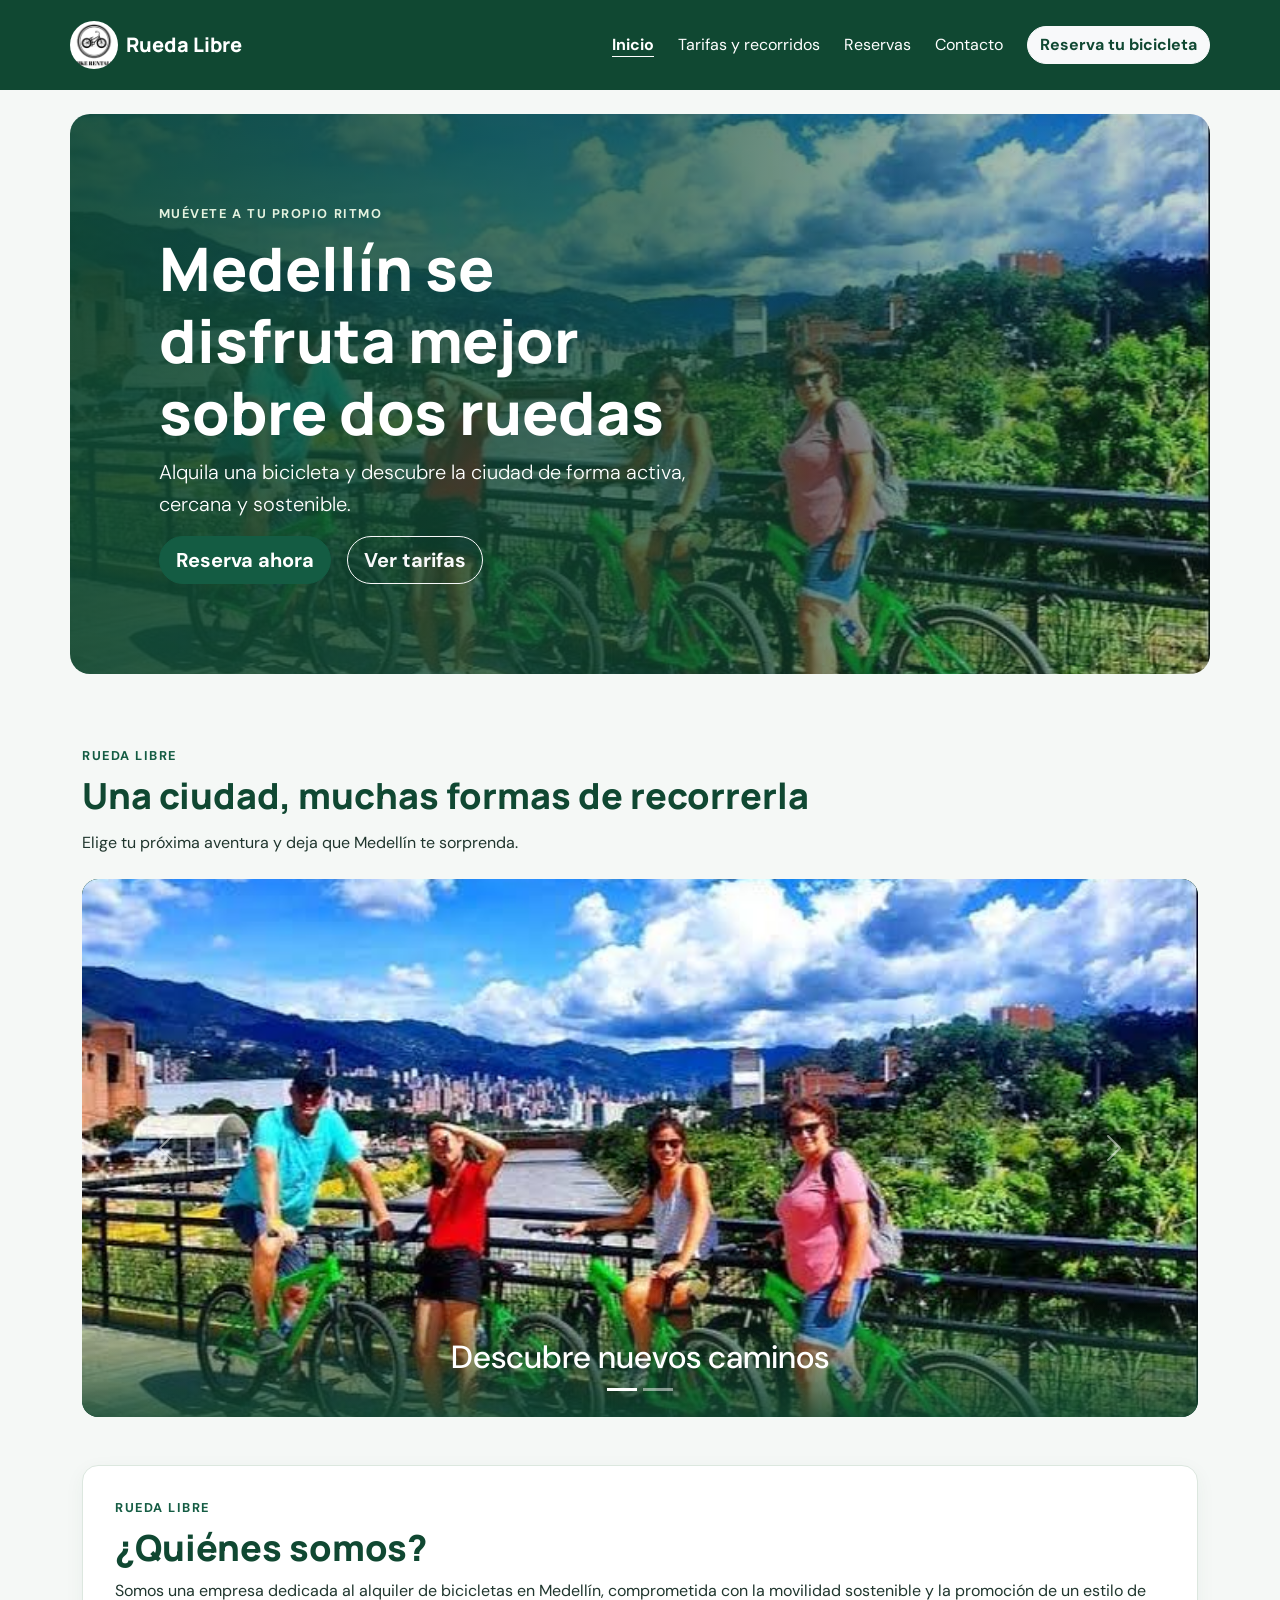
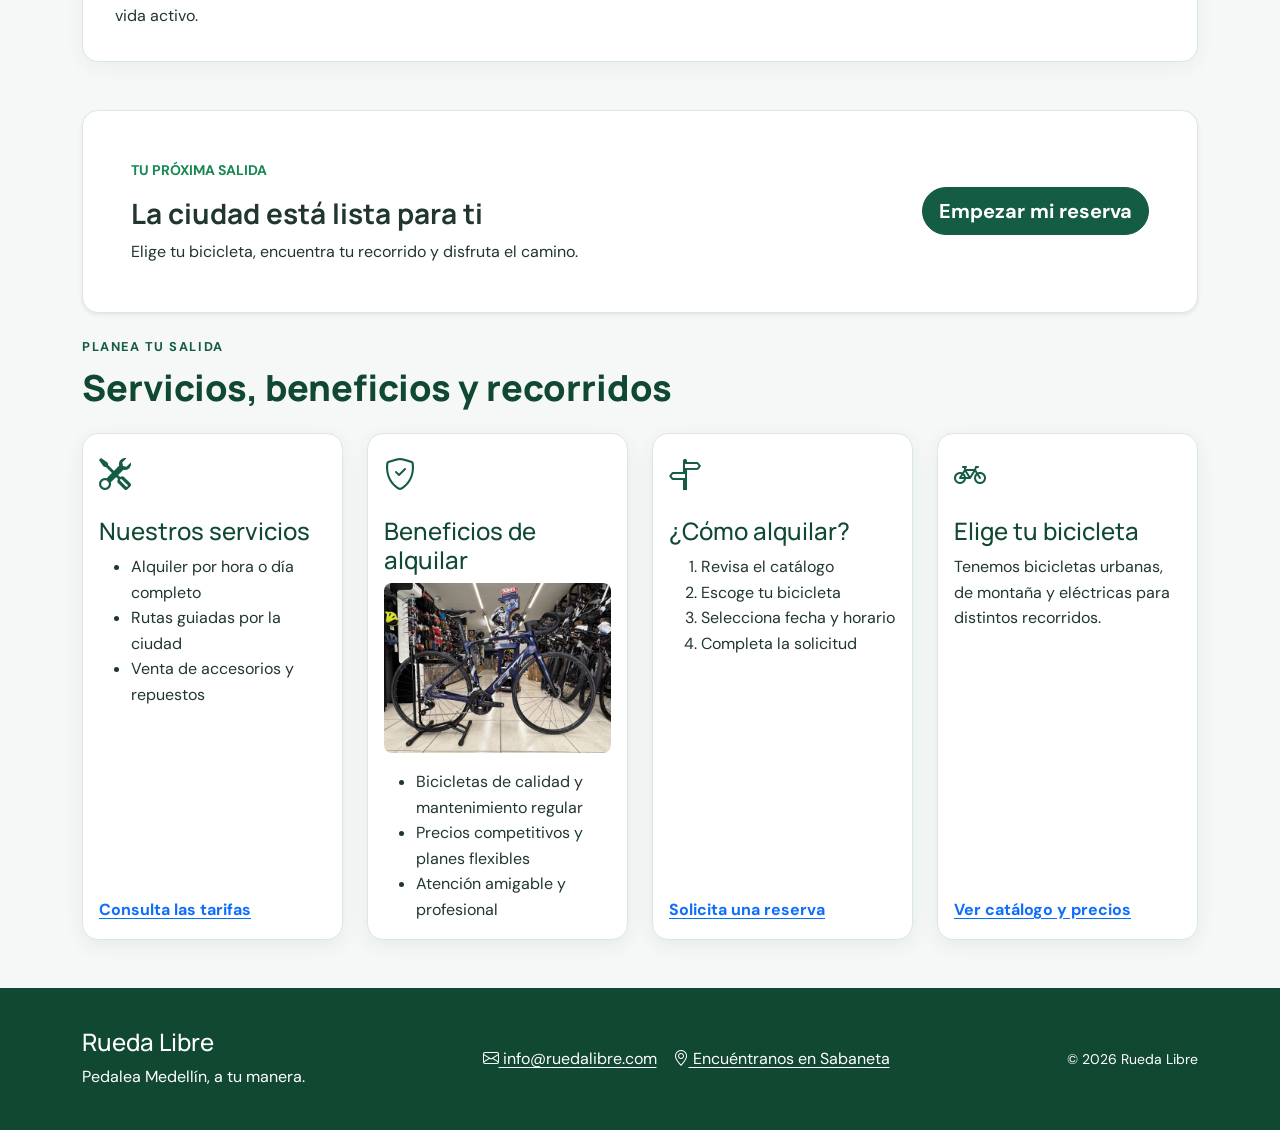
==== index.html @ 7097c2c7 "actualizacion de avances para subir al pages" ====
<!doctype html>
<html lang="es">
<head>
    <meta charset="utf-8">
    <meta name="viewport" content="width=device-width, initial-scale=1">
    <meta name="description" content="Alquila bicicletas en Medellín con Rueda Libre. Explora la ciudad con opciones urbanas, de montaña y eléctricas.">
    <meta name="theme-color" content="#145c43">
    <title>Rueda Libre | Alquiler de bicicletas en Medellín</title>
    <link rel="preconnect" href="https://fonts.googleapis.com">
    <link rel="preconnect" href="https://fonts.gstatic.com" crossorigin>
    <link href="https://fonts.googleapis.com/css2?family=DM+Sans:wght@400;500;600;700&family=Manrope:wght@600;700;800&display=swap" rel="stylesheet">
    <link href="https://cdn.jsdelivr.net/npm/bootstrap@5.3.3/dist/css/bootstrap.min.css" rel="stylesheet" integrity="sha384-QWTKZyjpPEjISv5WaRU9OFeRpok6YctnYmDr5pNlyT2bRjXh0JMhjY6hW+ALEwIH" crossorigin="anonymous">
    <link rel="stylesheet" href="https://cdn.jsdelivr.net/npm/bootstrap-icons@1.11.3/font/bootstrap-icons.min.css">
    <link rel="stylesheet" href="paginas/styless.css">
</head>
<body>
    <a class="skip-link" href="#contenido">Saltar al contenido</a>
    <header class="site-header">
        <nav class="navbar navbar-expand-lg navbar-dark container py-3" aria-label="Navegación principal">
            <a class="navbar-brand d-flex align-items-center gap-2" href="index.html">
                <img class="brand-logo" src="img/logotipo.jpeg" alt="" width="48" height="48">
                <span>Rueda Libre</span>
            </a>
            <button class="navbar-toggler" type="button" data-bs-toggle="collapse" data-bs-target="#menu-principal" aria-controls="menu-principal" aria-expanded="false" aria-label="Abrir o cerrar menú">
                <span class="navbar-toggler-icon"></span>
            </button>
            <div class="collapse navbar-collapse" id="menu-principal">
                <ul class="navbar-nav ms-auto align-items-lg-center gap-lg-2">
                    <li class="nav-item"><a class="nav-link active" aria-current="page" href="index.html">Inicio</a></li>
                    <li class="nav-item"><a class="nav-link" href="paginas/tarifas.html">Tarifas y recorridos</a></li>
                    <li class="nav-item"><a class="nav-link" href="paginas/reservas.html">Reservas</a></li>
                    <li class="nav-item"><a class="nav-link" href="#contacto">Contacto</a></li>
                    <li class="nav-item"><a class="btn btn-light ms-lg-2" href="paginas/reservas.html">Reserva tu bicicleta</a></li>
                </ul>
            </div>
        </nav>
    </header>

    <main id="contenido">
        <section class="hero container my-4" aria-labelledby="titulo-inicio">
            <div class="hero-content">
                <p class="eyebrow">Muévete a tu propio ritmo</p>
                <h1 id="titulo-inicio">Medellín se disfruta mejor sobre dos ruedas</h1>
                <p class="lead">Alquila una bicicleta y descubre la ciudad de forma activa, cercana y sostenible.</p>
                <div class="d-flex flex-wrap gap-3">
                    <a class="btn btn-primary btn-lg" href="paginas/reservas.html">Reserva ahora</a>
                    <a class="btn btn-outline-light btn-lg" href="paginas/tarifas.html">Ver tarifas</a>
                </div>
            </div>
        </section>

        <section class="container py-5" aria-labelledby="experiencias">
            <div class="section-heading">
                <p class="eyebrow">Rueda Libre</p>
                <h2 id="experiencias">Una ciudad, muchas formas de recorrerla</h2>
                <p>Elige tu próxima aventura y deja que Medellín te sorprenda.</p>
            </div>
            <div id="carrusel-rutas" class="carousel slide ride-carousel" aria-label="Galería de bicicletas y recorridos">
                <div class="carousel-indicators">
                    <button type="button" data-bs-target="#carrusel-rutas" data-bs-slide-to="0" class="active" aria-current="true" aria-label="Mostrar imagen 1"></button>
                    <button type="button" data-bs-target="#carrusel-rutas" data-bs-slide-to="1" aria-label="Mostrar imagen 2"></button>
                </div>
                <div class="carousel-inner rounded-4">
                    <div class="carousel-item active">
                        <img src="img/Ruta.jpeg" class="d-block w-100" alt="Bicicletas listas para recorrer Medellín">
                        <div class="carousel-caption"><p class="h2">Descubre nuevos caminos</p></div>
                    </div>
                    <div class="carousel-item">
                        <img src="img/Bicicleta.jpeg" class="d-block w-100" alt="Bicicleta disponible para alquilar">
                        <div class="carousel-caption"><p class="h2">Encuentra tu próxima bicicleta</p></div>
                    </div>
                </div>
                <button class="carousel-control-prev" type="button" data-bs-target="#carrusel-rutas" data-bs-slide="prev" aria-label="Imagen anterior">
                    <span class="carousel-control-prev-icon" aria-hidden="true"></span>
                </button>
                <button class="carousel-control-next" type="button" data-bs-target="#carrusel-rutas" data-bs-slide="next" aria-label="Imagen siguiente">
                    <span class="carousel-control-next-icon" aria-hidden="true"></span>
                </button>
            </div>
        </section>

        <section class="container pb-4" aria-labelledby="quienes-somos">
            <div class="content-panel">
                <p class="eyebrow">Rueda Libre</p>
                <h2 id="quienes-somos">¿Quiénes somos?</h2>
                <p class="mb-0">Somos una empresa dedicada al alquiler de bicicletas en Medellín, comprometida con la movilidad sostenible y la promoción de un estilo de vida activo.</p>
            </div>
        </section>

        <section class="container py-4" aria-labelledby="viaje-a-tu-ritmo">
            <div class="d-flex flex-column flex-md-row align-items-md-center justify-content-between gap-4 rounded-4 border bg-white p-4 p-md-5 shadow-sm">
                <div>
                    <p class="small fw-bold text-success text-uppercase">Tu próxima salida</p>
                    <h2 id="viaje-a-tu-ritmo" class="h3 fw-bold">La ciudad está lista para ti</h2>
                    <p class="mb-0">Elige tu bicicleta, encuentra tu recorrido y disfruta el camino.</p>
                </div>
                <a class="btn btn-primary btn-lg flex-shrink-0" href="paginas/reservas.html">Empezar mi reserva</a>
            </div>
        </section>

        <section class="container pb-5" aria-labelledby="opciones">
            <div class="section-heading">
                <p class="eyebrow">Planea tu salida</p>
                <h2 id="opciones">Servicios, beneficios y recorridos</h2>
            </div>
            <div class="row g-4">
                <div class="col-12 col-md-6 col-xl-3">
                    <article class="card info-card h-100">
                        <div class="card-body d-flex flex-column">
                            <i class="bi bi-tools card-icon" aria-hidden="true"></i>
                            <h3 class="h4 card-title">Nuestros servicios</h3>
                            <ul class="card-text">
                                <li>Alquiler por hora o día completo</li>
                                <li>Rutas guiadas por la ciudad</li>
                                <li>Venta de accesorios y repuestos</li>
                            </ul>
                            <a class="card-link mt-auto" href="paginas/tarifas.html">Consulta las tarifas</a>
                        </div>
                    </article>
                </div>
                <div class="col-12 col-md-6 col-xl-3">
                    <article class="card info-card h-100">
                        <div class="card-body d-flex flex-column">
                            <i class="bi bi-shield-check card-icon" aria-hidden="true"></i>
                            <h3 class="h4 card-title">Beneficios de alquilar</h3>
                            <img class="img-fluid rounded-3 mb-3" src="img/Bicicleta.jpeg" alt="Bicicleta disponible para alquilar">
                            <ul class="card-text">
                                <li>Bicicletas de calidad y mantenimiento regular</li>
                                <li>Precios competitivos y planes flexibles</li>
                                <li>Atención amigable y profesional</li>
                            </ul>
                        </div>
                    </article>
                </div>
                <div class="col-12 col-md-6 col-xl-3">
                    <article class="card info-card h-100">
                        <div class="card-body d-flex flex-column">
                            <i class="bi bi-signpost-split card-icon" aria-hidden="true"></i>
                            <h3 class="h4 card-title">¿Cómo alquilar?</h3>
                            <ol class="card-text">
                                <li>Revisa el catálogo</li>
                                <li>Escoge tu bicicleta</li>
                                <li>Selecciona fecha y horario</li>
                                <li>Completa la solicitud</li>
                            </ol>
                            <a class="card-link mt-auto" href="paginas/reservas.html">Solicita una reserva</a>
                        </div>
                    </article>
                </div>
                <div class="col-12 col-md-6 col-xl-3">
                    <article class="card info-card h-100">
                        <div class="card-body d-flex flex-column">
                            <i class="bi bi-bicycle card-icon" aria-hidden="true"></i>
                            <h3 class="h4 card-title">Elige tu bicicleta</h3>
                            <p class="card-text">Tenemos bicicletas urbanas, de montaña y eléctricas para distintos recorridos.</p>
                            <a class="card-link mt-auto" href="paginas/tarifas.html#alquiler">Ver catálogo y precios</a>
                        </div>
                    </article>
                </div>
            </div>
        </section>
    </main>

    <footer class="site-footer" id="contacto">
        <div class="container footer-content">
            <div>
                <h2 class="h4">Rueda Libre</h2>
                <p class="mb-0">Pedalea Medellín, a tu manera.</p>
            </div>
            <address class="mb-0">
                <a href="mailto:info@ruedalibre.com"><i class="bi bi-envelope" aria-hidden="true"></i> info@ruedalibre.com</a>
                <a href="https://www.google.com/maps/search/?api=1&amp;query=Cl.%2076D%20Sur%2047b-40%2C%20Sabaneta%2C%20Antioquia" target="_blank" rel="noopener noreferrer"><i class="bi bi-geo-alt" aria-hidden="true"></i> Encuéntranos en Sabaneta</a>
            </address>
            <p class="mb-0 small">© 2026 Rueda Libre</p>
        </div>
    </footer>
    <script src="https://cdn.jsdelivr.net/npm/bootstrap@5.3.3/dist/js/bootstrap.bundle.min.js" integrity="sha384-YvpcrYf0tY3lHB60NNkmXc5s9fDVZLESaAA55NDzOxhy9GkcIdslK1eN7N6jIeHz" crossorigin="anonymous"></script>
</body>
</html>
---- paginas/styless.css ----
:root {
    color-scheme: light;
    --brand-green: #145c43;
    --brand-green-dark: #104832;
    --brand-lime: #dcebdc;
    --page-background: #f5f8f6;
    --surface: #fff;
    --text-main: #20362e;
    --text-muted: #52645a;
    --border: #dce7df;
    --bs-primary: var(--brand-green);
    --bs-primary-rgb: 20, 92, 67;
    --bs-link-color: var(--brand-green);
    --bs-link-hover-color: var(--brand-green-dark);
    --bs-body-bg: var(--page-background);
    --bs-body-color: var(--text-main);
    --bs-border-color: var(--border);
    font-family: "DM Sans", sans-serif;
}

*,
*::before,
*::after {
    box-sizing: border-box;
}

html {
    scroll-behavior: smooth;
}

body {
    display: flex;
    min-height: 100vh;
    flex-direction: column;
    margin: 0;
    background: var(--page-background);
    color: var(--text-main);
    font-family: "DM Sans", sans-serif;
    line-height: 1.6;
}

body > main {
    flex: 1;
}

h1,
h2,
h3,
h4,
.navbar-brand {
    color: var(--brand-green-dark);
    font-family: "Manrope", sans-serif;
    font-weight: 800;
    line-height: 1.2;
}

h1 {
    font-size: clamp(2.25rem, 5vw, 3.75rem);
}

h2 {
    font-size: clamp(1.5rem, 3vw, 2.25rem);
}

a {
    text-underline-offset: 0.2em;
}

a:hover {
    text-decoration-thickness: 2px;
}

a:focus-visible,
button:focus-visible {
    outline: 3px solid #fff;
    outline-offset: 2px;
    box-shadow: 0 0 0 6px var(--brand-green);
}

input:focus-visible,
select:focus-visible,
textarea:focus-visible,
.form-check-input:focus-visible {
    outline: 3px solid var(--brand-green);
    outline-offset: 2px;
}

img {
    max-width: 100%;
}

.skip-link {
    position: absolute;
    z-index: 1100;
    top: 0.5rem;
    left: 0.5rem;
    padding: 0.65rem 1rem;
    transform: translateY(-160%);
    border-radius: 0.4rem;
    background: var(--surface);
    color: var(--brand-green-dark);
    font-weight: 700;
}

.skip-link:focus {
    transform: translateY(0);
}

.site-header {
    background: var(--brand-green-dark);
}

.site-header .navbar-brand,
.site-header .nav-link {
    color: #fff;
}

.site-header .navbar-brand {
    font-size: 1.25rem;
}

.site-header .navbar-brand:hover,
.site-header .navbar-brand:focus-visible,
.site-header .nav-link:hover,
.site-header .nav-link:focus-visible {
    color: #fff;
    text-decoration: underline;
}

.site-header .nav-link.active {
    color: #fff;
    font-weight: 700;
    text-decoration: underline;
    text-underline-offset: 0.35em;
}

.brand-logo {
    border-radius: 50%;
    object-fit: cover;
}

.btn {
    --bs-btn-font-weight: 700;
    border-radius: 999px;
    text-decoration: none;
}

.btn-primary {
    --bs-btn-bg: var(--brand-green);
    --bs-btn-border-color: var(--brand-green);
    --bs-btn-hover-bg: var(--brand-green-dark);
    --bs-btn-hover-border-color: var(--brand-green-dark);
    --bs-btn-active-bg: var(--brand-green-dark);
    --bs-btn-active-border-color: var(--brand-green-dark);
    --bs-btn-color: #fff;
    --bs-btn-hover-color: #fff;
    --bs-btn-active-color: #fff;
}

.btn-outline-primary {
    --bs-btn-color: var(--brand-green);
    --bs-btn-border-color: var(--brand-green);
    --bs-btn-hover-bg: var(--brand-green);
    --bs-btn-hover-border-color: var(--brand-green);
    --bs-btn-hover-color: #fff;
}

.site-header .btn-light {
    color: var(--brand-green-dark);
}

.hero {
    display: flex;
    width: calc(100% - 1rem);
    min-height: clamp(22rem, 48vw, 35rem);
    align-items: center;
    overflow: hidden;
    margin-right: auto;
    margin-left: auto;
    border-radius: 1.25rem;
    background:
        linear-gradient(90deg, rgb(16 72 50 / 92%) 0%, rgb(16 72 50 / 72%) 52%, rgb(16 72 50 / 18%) 100%),
        url("../img/Ruta.jpeg") center 48% / cover no-repeat;
    color: #fff;
}

.hero-content {
    max-width: 45rem;
    padding: clamp(1.5rem, 6vw, 5rem);
}

.hero h1 {
    max-width: 13ch;
    color: #fff;
}

.hero .lead {
    max-width: 38rem;
}

.eyebrow {
    margin-bottom: 0.5rem;
    color: var(--brand-green);
    font-size: 0.8rem;
    font-weight: 700;
    letter-spacing: 0.12em;
    text-transform: uppercase;
}

.hero .eyebrow {
    color: #e4f2df;
}

.section-heading,
.page-heading {
    max-width: 48rem;
    margin-bottom: 1.5rem;
}

.section-heading h2,
.page-heading h1 {
    margin-bottom: 0.75rem;
}

.ride-carousel {
    overflow: hidden;
    border-radius: 1rem;
    background: var(--brand-green-dark);
}

.ride-carousel img {
    height: clamp(17rem, 42vw, 34rem);
    object-fit: cover;
}

.ride-carousel .carousel-caption {
    right: 0;
    bottom: 0;
    left: 0;
    padding: 3rem 1rem 2rem;
    background: linear-gradient(transparent, rgb(16 72 50 / 85%));
}

.ride-carousel .carousel-caption p {
    color: #fff;
}

.info-card {
    border: 1px solid var(--border);
    border-radius: 1rem;
    background: var(--surface);
    box-shadow: 0 0.35rem 1.25rem rgb(16 72 50 / 7%);
    transition: transform 160ms ease, box-shadow 160ms ease;
}

.info-card:hover {
    transform: translateY(-0.2rem);
    box-shadow: 0 0.65rem 1.5rem rgb(16 72 50 / 12%);
}

.info-card .card-title {
    color: var(--brand-green-dark);
}

.card-icon {
    margin-bottom: 1rem;
    color: var(--brand-green);
    font-size: 2rem;
}

.card-link {
    font-weight: 700;
}

.page-content {
    padding-top: clamp(2rem, 5vw, 4rem);
    padding-bottom: clamp(3rem, 7vw, 5rem);
}

.page-heading {
    margin-bottom: 2rem;
}

.content-panel,
.notice-panel {
    padding: clamp(1.25rem, 3vw, 2rem);
    border: 1px solid var(--border);
    border-radius: 1rem;
    background: var(--surface);
    box-shadow: 0 0.35rem 1.25rem rgb(16 72 50 / 5%);
}

.content-panel > :last-child,
.notice-panel > :last-child {
    margin-bottom: 0;
}

.table {
    --bs-table-color: var(--text-main);
    --bs-table-hover-bg: #edf5ef;
    --bs-table-border-color: var(--border);
}

.table thead th {
    background: var(--brand-lime);
    color: var(--brand-green-dark);
    white-space: nowrap;
}

.table caption {
    color: var(--text-muted);
}

.notice-panel {
    background: #edf5ef;
}

.notice-panel h2 {
    color: var(--brand-green-dark);
}

.form-section {
    margin: 1.75rem 0;
    padding: 1.25rem;
    border: 1px solid var(--border);
    border-radius: 0.75rem;
}

.form-section legend {
    float: none;
    width: auto;
    margin: 0;
    padding: 0 0.5rem;
    color: var(--brand-green-dark);
    font-family: "Manrope", sans-serif;
    font-size: 1.1rem;
    font-weight: 700;
}

.form-label,
.form-check-label {
    font-weight: 600;
}

.form-control,
.form-select {
    min-height: 2.9rem;
    border-color: #71847a;
}

textarea.form-control {
    min-height: auto;
}

.form-control:focus,
.form-select:focus,
.form-check-input:focus {
    border-color: var(--brand-green);
    box-shadow: 0 0 0 0.2rem rgb(20 92 67 / 20%);
}

.form-check-input:checked {
    border-color: var(--brand-green);
    background-color: var(--brand-green);
}

.form-text {
    color: var(--text-muted);
}

.form-control.is-invalid,
.was-validated .form-control:invalid,
.form-select.is-invalid,
.was-validated .form-select:invalid {
    border-color: #a3212a;
}

.form-check-input.is-invalid,
.was-validated .form-check-input:invalid {
    border-color: #a3212a;
}

.invalid-feedback {
    color: #8d1720;
    font-weight: 600;
}

.site-footer {
    margin-top: auto;
    padding: 2.5rem 0;
    background: var(--brand-green-dark);
    color: #fff;
}

.footer-content {
    display: flex;
    flex-wrap: wrap;
    align-items: center;
    justify-content: space-between;
    gap: 1.5rem;
}

.site-footer h2,
.site-footer a {
    color: #fff;
}

.site-footer address {
    display: flex;
    flex-wrap: wrap;
    gap: 1rem;
    font-style: normal;
}

.site-footer a:hover,
.site-footer a:focus-visible {
    color: #fff;
}

@media (max-width: 575.98px) {
    .hero-content .btn {
        width: 100%;
    }

    .ride-carousel .carousel-caption {
        padding-bottom: 1.5rem;
    }

    .footer-content {
        align-items: flex-start;
        flex-direction: column;
    }
}

@media (prefers-reduced-motion: reduce) {
    html {
        scroll-behavior: auto;
    }

    *,
    *::before,
    *::after {
        scroll-behavior: auto !important;
        transition-duration: 0.01ms !important;
    }
}
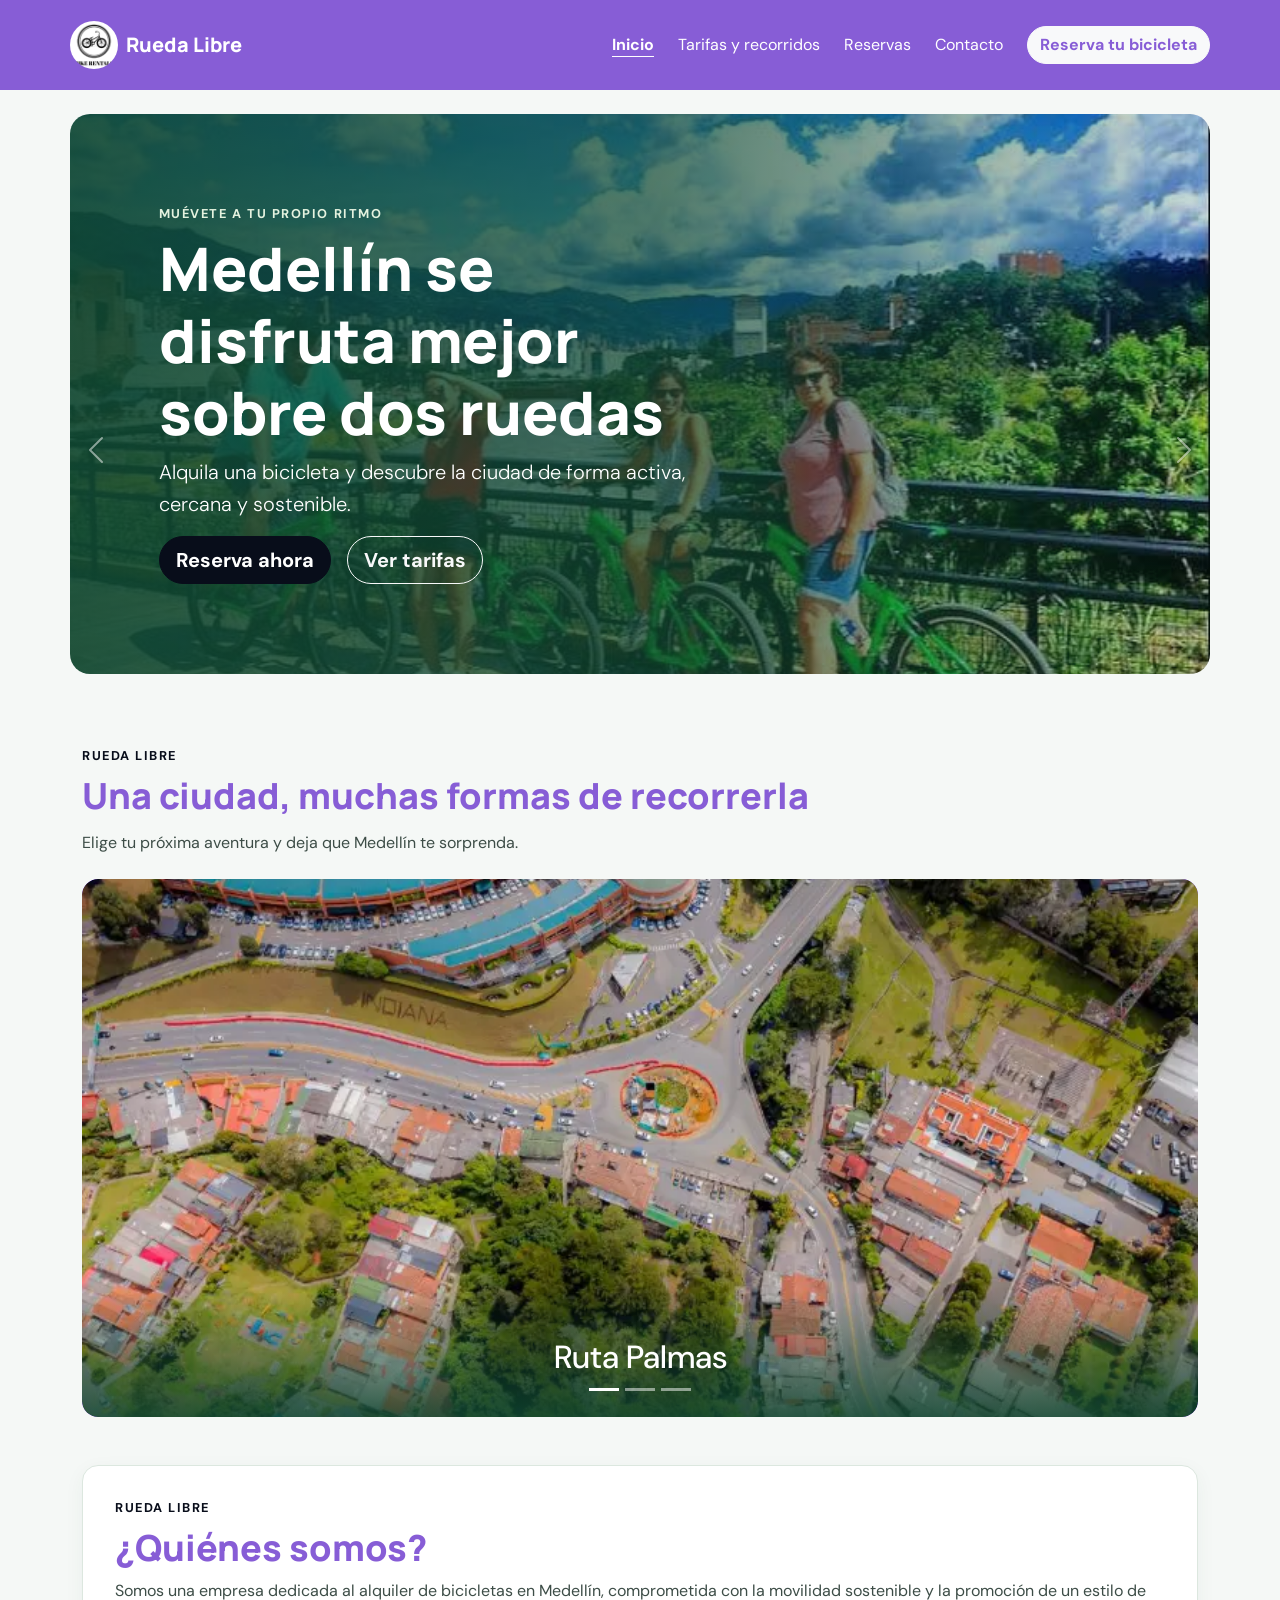
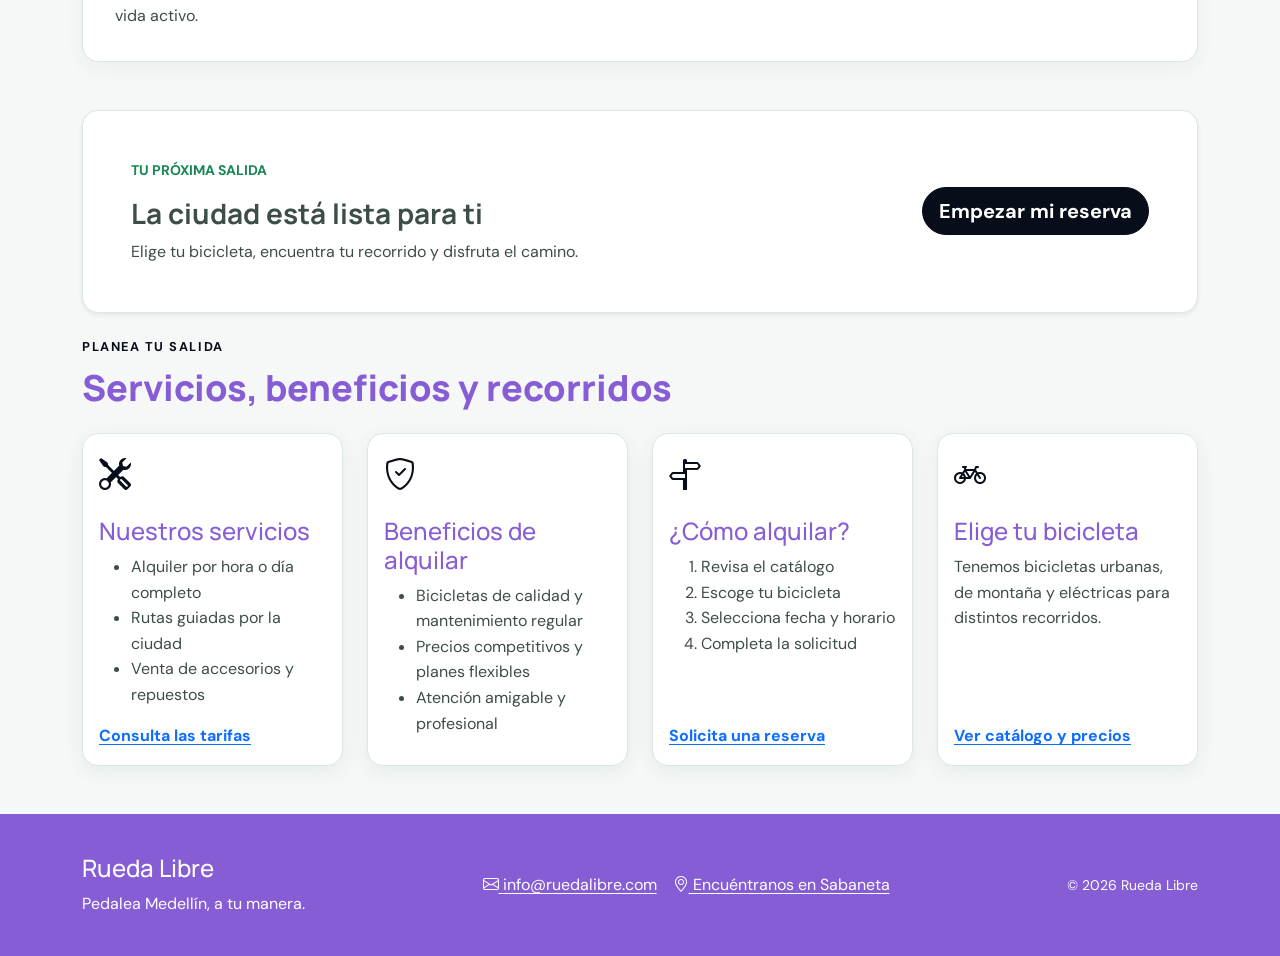
==== commit e2b9fbbf: "Ultima version con bootstrap" ====
--- a/index.html
+++ b/index.html
@@ -59,15 +59,21 @@
                 <div class="carousel-indicators">
                     <button type="button" data-bs-target="#carrusel-rutas" data-bs-slide-to="0" class="active" aria-current="true" aria-label="Mostrar imagen 1"></button>
                     <button type="button" data-bs-target="#carrusel-rutas" data-bs-slide-to="1" aria-label="Mostrar imagen 2"></button>
+                    <button type="button" data-bs-target="#carrusel-rutas" data-bs-slide-to="2" aria-label="Mostrar imagen 3"></button>
                 </div>
                 <div class="carousel-inner rounded-4">
                     <div class="carousel-item active">
-                        <img src="img/Ruta.jpeg" class="d-block w-100" alt="Bicicletas listas para recorrer Medellín">
-                        <div class="carousel-caption"><p class="h2">Descubre nuevos caminos</p></div>
+                        <img src="img/palmas.jpeg" class="d-block w-100" alt="Ruta Palmas Medellín">
+                        <div class="carousel-caption"><p class="h2">Ruta Palmas</p></div>
                     </div>
                     <div class="carousel-item">
-                        <img src="img/Bicicleta.jpeg" class="d-block w-100" alt="Bicicleta disponible para alquilar">
-                        <div class="carousel-caption"><p class="h2">Encuentra tu próxima bicicleta</p></div>
+                        <img src="img/ParquesdelRio.jpeg" class="d-block w-100" alt="Ruta Parques del Rio Medellín">
+                        <div class="carousel-caption"><p class="h2">Ruta Parques del Rio</p></div>
+                    </div>
+                    <div class="carousel-item">
+                        <img src="img/Barrio.jpeg" class="d-block w-100" alt="Ruta Cerro Volador Medellín">
+                        <div class="carousel-caption"><p class="h2">Ruta Barrio</p></div>
+                    </div>
                     </div>
                 </div>
                 <button class="carousel-control-prev" type="button" data-bs-target="#carrusel-rutas" data-bs-slide="prev" aria-label="Imagen anterior">
@@ -123,7 +129,7 @@
                         <div class="card-body d-flex flex-column">
                             <i class="bi bi-shield-check card-icon" aria-hidden="true"></i>
                             <h3 class="h4 card-title">Beneficios de alquilar</h3>
-                            <img class="img-fluid rounded-3 mb-3" src="img/Bicicleta.jpeg" alt="Bicicleta disponible para alquilar">
+                            
                             <ul class="card-text">
                                 <li>Bicicletas de calidad y mantenimiento regular</li>
                                 <li>Precios competitivos y planes flexibles</li>
--- a/paginas/styless.css
+++ b/paginas/styless.css
@@ -1,12 +1,12 @@
 :root {
     color-scheme: light;
-    --brand-green: #145c43;
-    --brand-green-dark: #104832;
-    --brand-lime: #dcebdc;
+    --brand-green: #080d1a;
+    --brand-green-dark: #875dd6;
+    --brand-lime: #d3cbf7;
     --page-background: #f5f8f6;
     --surface: #fff;
-    --text-main: #20362e;
-    --text-muted: #52645a;
+    --text-main: #3d4d47;
+    --text-muted: #645652;
     --border: #dce7df;
     --bs-primary: var(--brand-green);
     --bs-primary-rgb: 20, 92, 67;
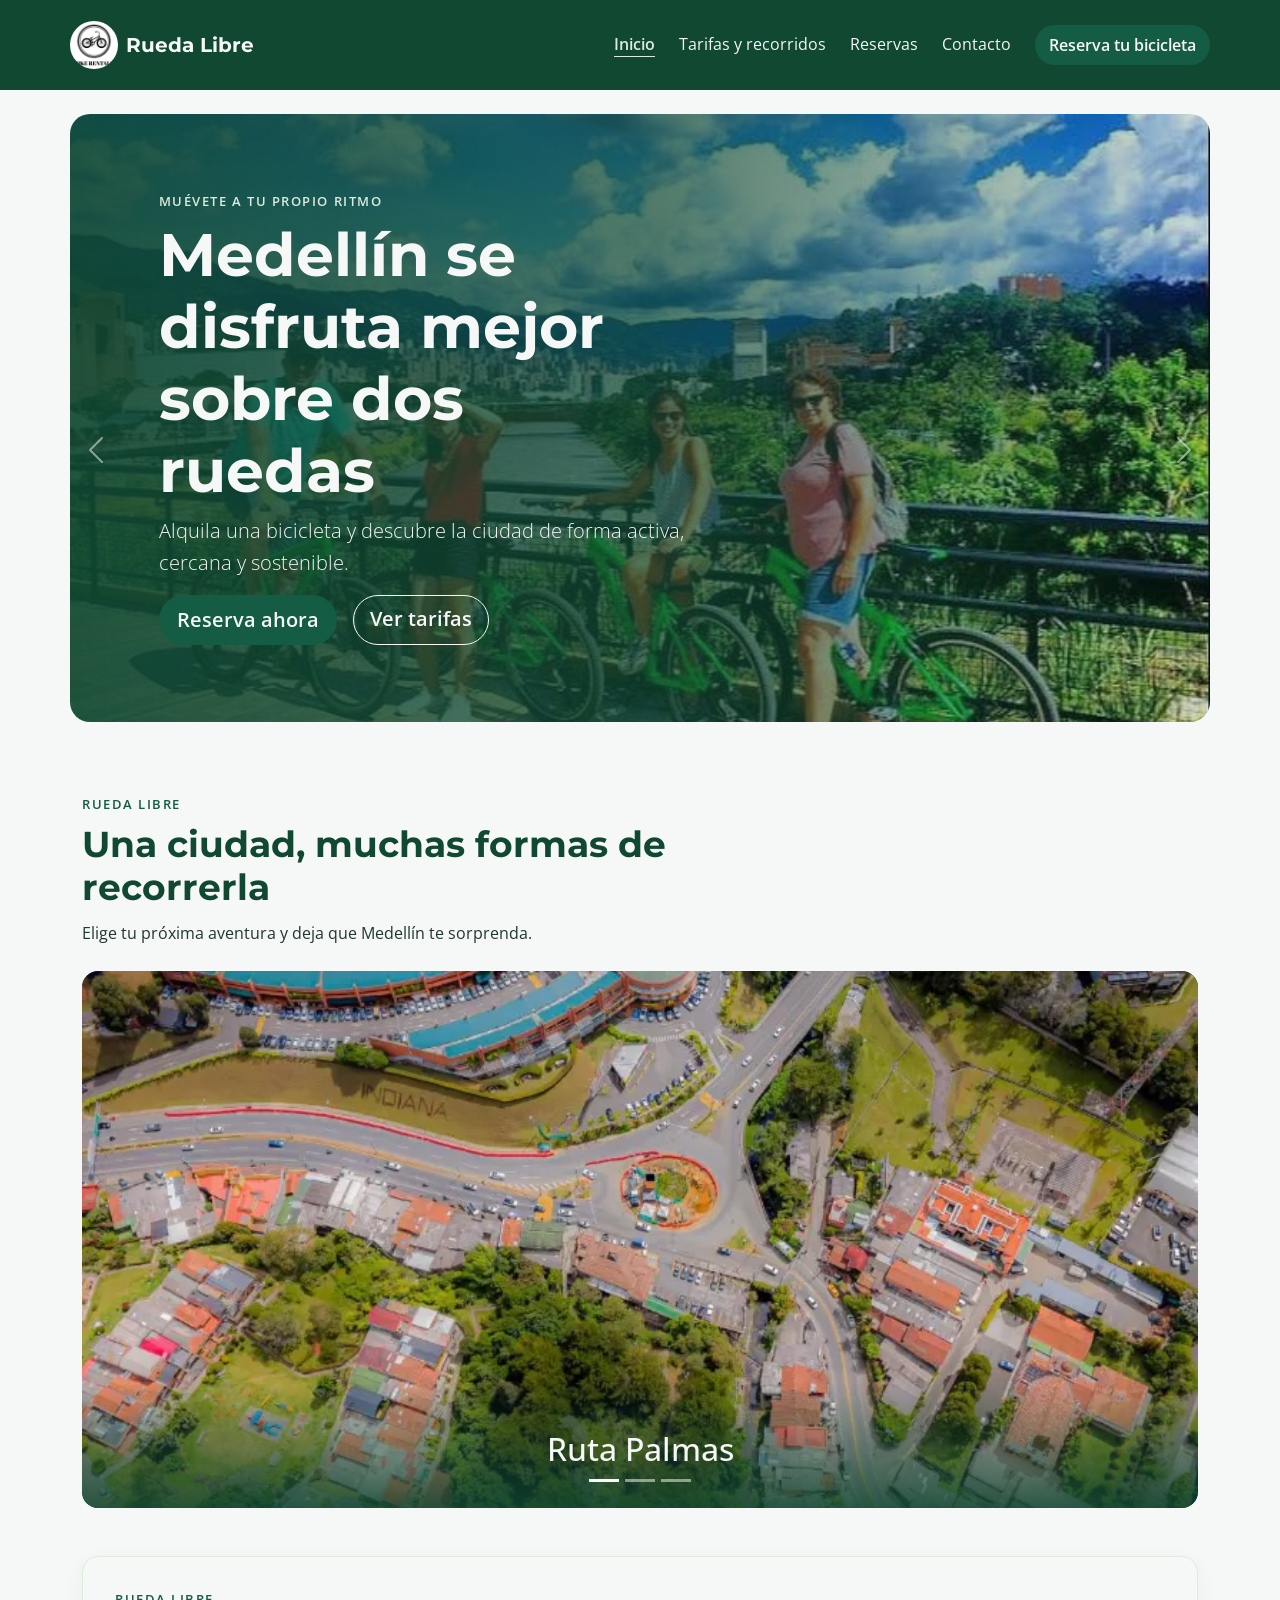
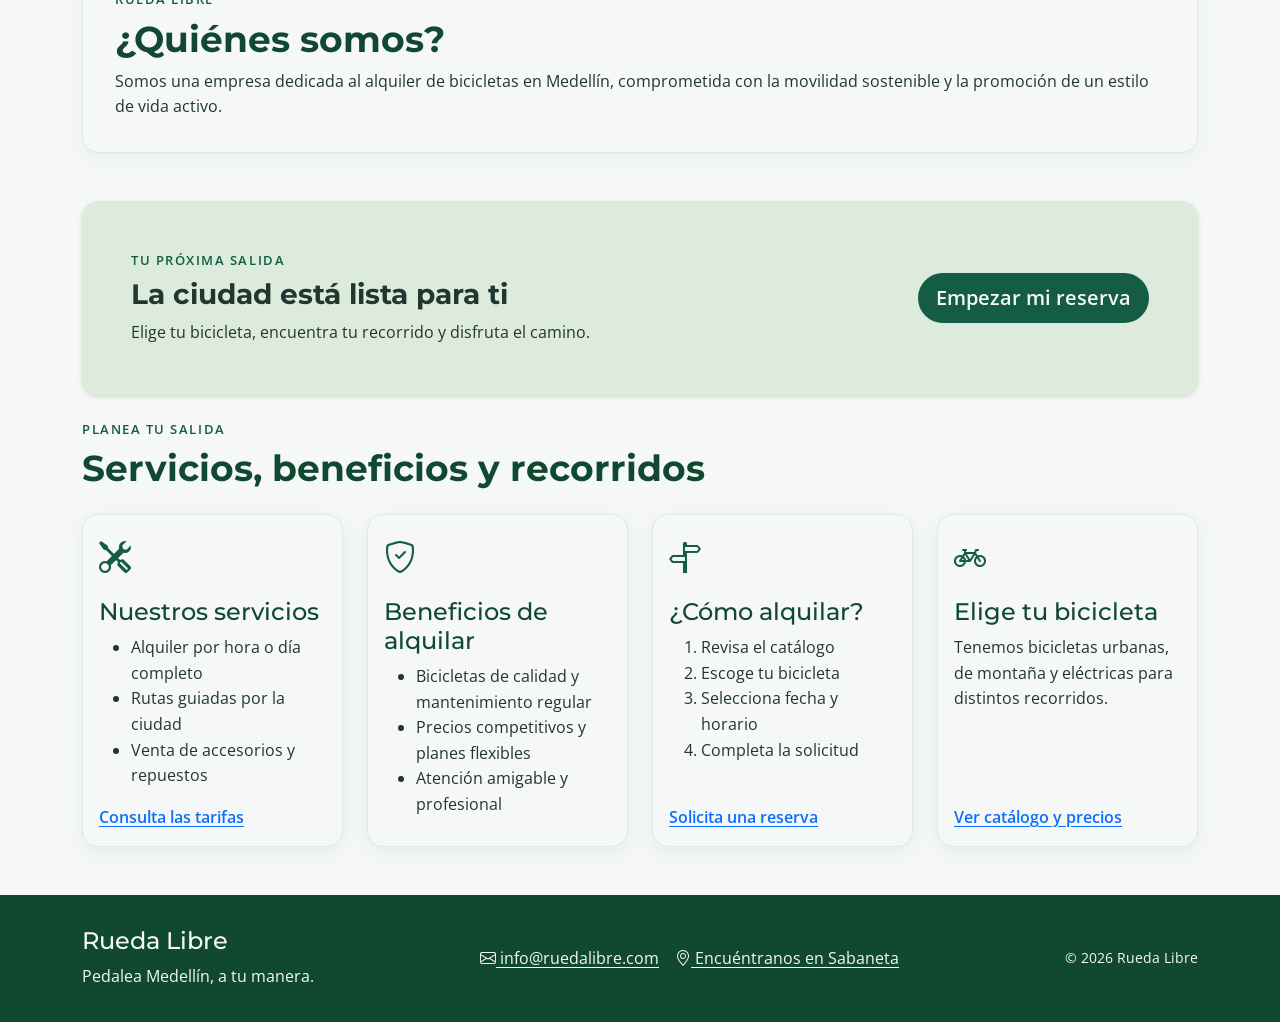
==== commit 5ead8910: "navegacion con estados y sin conflictos" ====
--- a/index.html
+++ b/index.html
@@ -8,7 +8,7 @@
     <title>Rueda Libre | Alquiler de bicicletas en Medellín</title>
     <link rel="preconnect" href="https://fonts.googleapis.com">
     <link rel="preconnect" href="https://fonts.gstatic.com" crossorigin>
-    <link href="https://fonts.googleapis.com/css2?family=DM+Sans:wght@400;500;600;700&family=Manrope:wght@600;700;800&display=swap" rel="stylesheet">
+    <link href="https://fonts.googleapis.com/css2?family=Montserrat:wght@700&family=Open+Sans:wght@400;600&display=swap" rel="stylesheet">
     <link href="https://cdn.jsdelivr.net/npm/bootstrap@5.3.3/dist/css/bootstrap.min.css" rel="stylesheet" integrity="sha384-QWTKZyjpPEjISv5WaRU9OFeRpok6YctnYmDr5pNlyT2bRjXh0JMhjY6hW+ALEwIH" crossorigin="anonymous">
     <link rel="stylesheet" href="https://cdn.jsdelivr.net/npm/bootstrap-icons@1.11.3/font/bootstrap-icons.min.css">
     <link rel="stylesheet" href="paginas/styless.css">
@@ -25,12 +25,12 @@
                 <span class="navbar-toggler-icon"></span>
             </button>
             <div class="collapse navbar-collapse" id="menu-principal">
-                <ul class="navbar-nav ms-auto align-items-lg-center gap-lg-2">
-                    <li class="nav-item"><a class="nav-link active" aria-current="page" href="index.html">Inicio</a></li>
+                <ul class="navbar-nav ms-auto align-items-lg-center gap-lg-2" id="menu">
+                    <li class="nav-item"><a class="nav-link activo" aria-current="page" href="index.html">Inicio</a></li>
                     <li class="nav-item"><a class="nav-link" href="paginas/tarifas.html">Tarifas y recorridos</a></li>
                     <li class="nav-item"><a class="nav-link" href="paginas/reservas.html">Reservas</a></li>
                     <li class="nav-item"><a class="nav-link" href="#contacto">Contacto</a></li>
-                    <li class="nav-item"><a class="btn btn-light ms-lg-2" href="paginas/reservas.html">Reserva tu bicicleta</a></li>
+                    <li class="nav-item"><a class="btn cta-reserva ms-lg-2" href="paginas/reservas.html">Reserva tu bicicleta</a></li>
                 </ul>
             </div>
         </nav>
@@ -43,7 +43,7 @@
                 <h1 id="titulo-inicio">Medellín se disfruta mejor sobre dos ruedas</h1>
                 <p class="lead">Alquila una bicicleta y descubre la ciudad de forma activa, cercana y sostenible.</p>
                 <div class="d-flex flex-wrap gap-3">
-                    <a class="btn btn-primary btn-lg" href="paginas/reservas.html">Reserva ahora</a>
+                    <a class="btn btn-primary btn-lg cta-reserva" href="paginas/reservas.html">Reserva ahora</a>
                     <a class="btn btn-outline-light btn-lg" href="paginas/tarifas.html">Ver tarifas</a>
                 </div>
             </div>
@@ -94,13 +94,13 @@
         </section>
 
         <section class="container py-4" aria-labelledby="viaje-a-tu-ritmo">
-            <div class="d-flex flex-column flex-md-row align-items-md-center justify-content-between gap-4 rounded-4 border bg-white p-4 p-md-5 shadow-sm">
+            <div class="cta-panel d-flex flex-column flex-md-row align-items-md-center justify-content-between gap-4 rounded-4 border p-4 p-md-5 shadow-sm">
                 <div>
-                    <p class="small fw-bold text-success text-uppercase">Tu próxima salida</p>
+                    <p class="small fw-semibold text-uppercase eyebrow">Tu próxima salida</p>
                     <h2 id="viaje-a-tu-ritmo" class="h3 fw-bold">La ciudad está lista para ti</h2>
                     <p class="mb-0">Elige tu bicicleta, encuentra tu recorrido y disfruta el camino.</p>
                 </div>
-                <a class="btn btn-primary btn-lg flex-shrink-0" href="paginas/reservas.html">Empezar mi reserva</a>
+                <a class="btn btn-primary btn-lg cta-reserva flex-shrink-0" href="paginas/reservas.html">Empezar mi reserva</a>
             </div>
         </section>
 
--- a/paginas/styless.css
+++ b/paginas/styless.css
@@ -1,23 +1,33 @@
 :root {
     color-scheme: light;
-    --brand-green: #080d1a;
-    --brand-green-dark: #875dd6;
-    --brand-lime: #d3cbf7;
-    --page-background: #f5f8f6;
-    --surface: #fff;
-    --text-main: #3d4d47;
-    --text-muted: #645652;
-    --border: #dce7df;
-    --bs-primary: var(--brand-green);
-    --bs-primary-rgb: 20, 92, 67;
-    --bs-link-color: var(--brand-green);
-    --bs-link-hover-color: var(--brand-green-dark);
-    --bs-body-bg: var(--page-background);
-    --bs-body-color: var(--text-main);
-    --bs-border-color: var(--border);
-    font-family: "DM Sans", sans-serif;
-}
-
+    --color-primary: #145c43;
+    --color-primary-dark: #104832;
+    --color-accent: #dcebdc;
+    --color-background: #f5f8f6;
+    --color-text: #20362e;
+    --font-heading: "Montserrat", "Arial", sans-serif;
+    --font-body: "Open Sans", "Arial", sans-serif;
+    --space-1: 0.5rem;
+    --space-2: 1rem;
+    --space-3: 1.5rem;
+    --space-4: 2rem;
+    --space-5: 3rem;
+    --bs-primary: var(--color-primary);
+    --bs-link-color: var(--color-primary);
+    --bs-link-hover-color: var(--color-primary-dark);
+    --bs-body-bg: var(--color-background);
+    --bs-body-color: var(--color-text);
+    --bs-border-color: var(--color-accent);
+    --bs-box-shadow-sm: 0 0.125rem 0.25rem color-mix(in srgb, var(--color-primary-dark) 15%, transparent);
+    --bs-box-shadow: 0 0.5rem 1rem color-mix(in srgb, var(--color-primary-dark) 15%, transparent);
+}
+
+/*
+ * Mapa de color: texto y verde oscuro sobre fondo o acento; fondo claro
+ * sobre verde primario u oscuro; acento sobre verde oscuro; verde primario
+ * como texto sobre fondo o acento. Sombras y velos usan transparencias
+ * derivadas de los verdes.
+ */
 *,
 *::before,
 *::after {
@@ -33,9 +43,10 @@
     min-height: 100vh;
     flex-direction: column;
     margin: 0;
-    background: var(--page-background);
-    color: var(--text-main);
-    font-family: "DM Sans", sans-serif;
+    background: var(--color-background);
+    color: var(--color-text);
+    font-family: var(--font-body);
+    font-weight: 400;
     line-height: 1.6;
 }
 
@@ -47,10 +58,12 @@
 h2,
 h3,
 h4,
+h5,
+h6,
 .navbar-brand {
-    color: var(--brand-green-dark);
-    font-family: "Manrope", sans-serif;
-    font-weight: 800;
+    color: var(--color-primary-dark);
+    font-family: var(--font-heading);
+    font-weight: 700;
     line-height: 1.2;
 }
 
@@ -72,17 +85,18 @@
 
 a:focus-visible,
 button:focus-visible {
-    outline: 3px solid #fff;
-    outline-offset: 2px;
-    box-shadow: 0 0 0 6px var(--brand-green);
+    outline: 3px solid var(--color-primary-dark);
+    outline-offset: 3px;
+    box-shadow: 0 0 0 6px var(--color-accent);
 }
 
 input:focus-visible,
 select:focus-visible,
 textarea:focus-visible,
 .form-check-input:focus-visible {
-    outline: 3px solid var(--brand-green);
+    outline: 3px solid var(--color-primary-dark);
     outline-offset: 2px;
+    box-shadow: 0 0 0 6px var(--color-accent);
 }
 
 img {
@@ -97,9 +111,9 @@
     padding: 0.65rem 1rem;
     transform: translateY(-160%);
     border-radius: 0.4rem;
-    background: var(--surface);
-    color: var(--brand-green-dark);
-    font-weight: 700;
+    background: var(--color-background);
+    color: var(--color-primary-dark);
+    font-weight: 600;
 }
 
 .skip-link:focus {
@@ -107,12 +121,38 @@
 }
 
 .site-header {
-    background: var(--brand-green-dark);
+    background: var(--color-primary-dark);
 }
 
 .site-header .navbar-brand,
 .site-header .nav-link {
-    color: #fff;
+    color: var(--color-background);
+}
+
+#menu .nav-link.activo {
+    color: var(--color-accent);
+    font-weight: 600;
+    text-decoration: underline;
+    text-underline-offset: 0.35em;
+}
+
+#menu .nav-link {
+    border-radius: 0.5rem;
+    color: var(--color-background);
+    transition: color 160ms ease, background-color 160ms ease;
+}
+
+#menu .nav-link:hover,
+#menu .nav-link:focus {
+    background: var(--color-accent);
+    color: var(--color-primary-dark);
+    text-decoration: underline;
+    text-underline-offset: 0.2em;
+}
+
+#menu .nav-link:focus {
+    outline: 3px solid var(--color-accent);
+    outline-offset: 3px;
 }
 
 .site-header .navbar-brand {
@@ -120,18 +160,9 @@
 }
 
 .site-header .navbar-brand:hover,
-.site-header .navbar-brand:focus-visible,
-.site-header .nav-link:hover,
-.site-header .nav-link:focus-visible {
-    color: #fff;
+.site-header .navbar-brand:focus-visible {
+    color: var(--color-background);
     text-decoration: underline;
-}
-
-.site-header .nav-link.active {
-    color: #fff;
-    font-weight: 700;
-    text-decoration: underline;
-    text-underline-offset: 0.35em;
 }
 
 .brand-logo {
@@ -140,33 +171,66 @@
 }
 
 .btn {
-    --bs-btn-font-weight: 700;
+    --bs-btn-font-weight: 600;
     border-radius: 999px;
     text-decoration: none;
 }
 
 .btn-primary {
-    --bs-btn-bg: var(--brand-green);
-    --bs-btn-border-color: var(--brand-green);
-    --bs-btn-hover-bg: var(--brand-green-dark);
-    --bs-btn-hover-border-color: var(--brand-green-dark);
-    --bs-btn-active-bg: var(--brand-green-dark);
-    --bs-btn-active-border-color: var(--brand-green-dark);
-    --bs-btn-color: #fff;
-    --bs-btn-hover-color: #fff;
-    --bs-btn-active-color: #fff;
+    --bs-btn-bg: var(--color-primary);
+    --bs-btn-border-color: var(--color-primary);
+    --bs-btn-hover-bg: var(--color-primary-dark);
+    --bs-btn-hover-border-color: var(--color-primary-dark);
+    --bs-btn-active-bg: var(--color-primary-dark);
+    --bs-btn-active-border-color: var(--color-primary-dark);
+    --bs-btn-color: var(--color-background);
+    --bs-btn-hover-color: var(--color-background);
+    --bs-btn-active-color: var(--color-background);
 }
 
 .btn-outline-primary {
-    --bs-btn-color: var(--brand-green);
-    --bs-btn-border-color: var(--brand-green);
-    --bs-btn-hover-bg: var(--brand-green);
-    --bs-btn-hover-border-color: var(--brand-green);
-    --bs-btn-hover-color: #fff;
-}
-
-.site-header .btn-light {
-    color: var(--brand-green-dark);
+    --bs-btn-color: var(--color-primary);
+    --bs-btn-border-color: var(--color-primary);
+    --bs-btn-hover-bg: var(--color-primary);
+    --bs-btn-hover-border-color: var(--color-primary);
+    --bs-btn-hover-color: var(--color-background);
+}
+
+.cta-reserva {
+    display: inline-flex;
+    align-items: center;
+    justify-content: center;
+    border: 2px solid var(--color-primary);
+    border-radius: 999px;
+    background: var(--color-primary);
+    color: var(--color-background);
+    font-weight: 600;
+    text-decoration: none;
+    transition: background-color 160ms ease, border-color 160ms ease, transform 160ms ease;
+}
+
+.cta-reserva:hover {
+    border-color: var(--color-primary-dark);
+    background: var(--color-primary-dark);
+    color: var(--color-background);
+    text-decoration: underline;
+    text-underline-offset: 0.2em;
+}
+
+.cta-reserva:focus {
+    border-color: var(--color-primary-dark);
+    background: var(--color-primary-dark);
+    color: var(--color-background);
+    outline: 3px solid var(--color-accent);
+    outline-offset: 3px;
+    box-shadow: 0 0 0 6px var(--color-primary-dark);
+}
+
+.cta-reserva:active {
+    transform: translateY(1px);
+    border-color: var(--color-primary-dark);
+    background: var(--color-primary-dark);
+    color: var(--color-background);
 }
 
 .hero {
@@ -179,9 +243,9 @@
     margin-left: auto;
     border-radius: 1.25rem;
     background:
-        linear-gradient(90deg, rgb(16 72 50 / 92%) 0%, rgb(16 72 50 / 72%) 52%, rgb(16 72 50 / 18%) 100%),
+        linear-gradient(90deg, color-mix(in srgb, var(--color-primary-dark) 92%, transparent) 0%, color-mix(in srgb, var(--color-primary-dark) 72%, transparent) 52%, color-mix(in srgb, var(--color-primary-dark) 18%, transparent) 100%),
         url("../img/Ruta.jpeg") center 48% / cover no-repeat;
-    color: #fff;
+    color: var(--color-background);
 }
 
 .hero-content {
@@ -191,7 +255,7 @@
 
 .hero h1 {
     max-width: 13ch;
-    color: #fff;
+    color: var(--color-background);
 }
 
 .hero .lead {
@@ -200,15 +264,15 @@
 
 .eyebrow {
     margin-bottom: 0.5rem;
-    color: var(--brand-green);
+    color: var(--color-primary);
     font-size: 0.8rem;
-    font-weight: 700;
+    font-weight: 600;
     letter-spacing: 0.12em;
     text-transform: uppercase;
 }
 
 .hero .eyebrow {
-    color: #e4f2df;
+    color: var(--color-accent);
 }
 
 .section-heading,
@@ -225,7 +289,7 @@
 .ride-carousel {
     overflow: hidden;
     border-radius: 1rem;
-    background: var(--brand-green-dark);
+    background: var(--color-primary-dark);
 }
 
 .ride-carousel img {
@@ -237,39 +301,39 @@
     right: 0;
     bottom: 0;
     left: 0;
-    padding: 3rem 1rem 2rem;
-    background: linear-gradient(transparent, rgb(16 72 50 / 85%));
+    padding: var(--space-5) var(--space-2) var(--space-4);
+    background: linear-gradient(transparent, color-mix(in srgb, var(--color-primary-dark) 85%, transparent));
 }
 
 .ride-carousel .carousel-caption p {
-    color: #fff;
+    color: var(--color-background);
 }
 
 .info-card {
-    border: 1px solid var(--border);
+    border: 1px solid var(--color-accent);
     border-radius: 1rem;
-    background: var(--surface);
-    box-shadow: 0 0.35rem 1.25rem rgb(16 72 50 / 7%);
+    background: var(--color-background);
+    box-shadow: 0 0.35rem 1.25rem color-mix(in srgb, var(--color-primary-dark) 7%, transparent);
     transition: transform 160ms ease, box-shadow 160ms ease;
 }
 
 .info-card:hover {
     transform: translateY(-0.2rem);
-    box-shadow: 0 0.65rem 1.5rem rgb(16 72 50 / 12%);
+    box-shadow: 0 0.65rem 1.5rem color-mix(in srgb, var(--color-primary-dark) 12%, transparent);
 }
 
 .info-card .card-title {
-    color: var(--brand-green-dark);
+    color: var(--color-primary-dark);
 }
 
 .card-icon {
     margin-bottom: 1rem;
-    color: var(--brand-green);
+    color: var(--color-primary);
     font-size: 2rem;
 }
 
 .card-link {
-    font-weight: 700;
+    font-weight: 600;
 }
 
 .page-content {
@@ -283,11 +347,15 @@
 
 .content-panel,
 .notice-panel {
-    padding: clamp(1.25rem, 3vw, 2rem);
-    border: 1px solid var(--border);
+    padding: clamp(1.25rem, 3vw, var(--space-4));
+    border: 1px solid var(--color-accent);
     border-radius: 1rem;
-    background: var(--surface);
-    box-shadow: 0 0.35rem 1.25rem rgb(16 72 50 / 5%);
+    background: var(--color-background);
+    box-shadow: 0 0.35rem 1.25rem color-mix(in srgb, var(--color-primary-dark) 5%, transparent);
+}
+
+.cta-panel {
+    background: var(--color-accent);
 }
 
 .content-panel > :last-child,
@@ -296,33 +364,33 @@
 }
 
 .table {
-    --bs-table-color: var(--text-main);
-    --bs-table-hover-bg: #edf5ef;
-    --bs-table-border-color: var(--border);
+    --bs-table-color: var(--color-text);
+    --bs-table-hover-bg: var(--color-accent);
+    --bs-table-border-color: var(--color-accent);
 }
 
 .table thead th {
-    background: var(--brand-lime);
-    color: var(--brand-green-dark);
+    background: var(--color-accent);
+    color: var(--color-primary-dark);
     white-space: nowrap;
 }
 
 .table caption {
-    color: var(--text-muted);
+    color: var(--color-primary-dark);
 }
 
 .notice-panel {
-    background: #edf5ef;
+    background: var(--color-accent);
 }
 
 .notice-panel h2 {
-    color: var(--brand-green-dark);
+    color: var(--color-primary-dark);
 }
 
 .form-section {
     margin: 1.75rem 0;
     padding: 1.25rem;
-    border: 1px solid var(--border);
+    border: 1px solid var(--color-accent);
     border-radius: 0.75rem;
 }
 
@@ -331,8 +399,8 @@
     width: auto;
     margin: 0;
     padding: 0 0.5rem;
-    color: var(--brand-green-dark);
-    font-family: "Manrope", sans-serif;
+    color: var(--color-primary-dark);
+    font-family: var(--font-heading);
     font-size: 1.1rem;
     font-weight: 700;
 }
@@ -345,7 +413,7 @@
 .form-control,
 .form-select {
     min-height: 2.9rem;
-    border-color: #71847a;
+    border-color: var(--color-primary-dark);
 }
 
 textarea.form-control {
@@ -355,41 +423,43 @@
 .form-control:focus,
 .form-select:focus,
 .form-check-input:focus {
-    border-color: var(--brand-green);
-    box-shadow: 0 0 0 0.2rem rgb(20 92 67 / 20%);
+    border-color: var(--color-primary);
+    outline: 3px solid var(--color-primary-dark);
+    outline-offset: 2px;
+    box-shadow: 0 0 0 6px var(--color-accent);
 }
 
 .form-check-input:checked {
-    border-color: var(--brand-green);
-    background-color: var(--brand-green);
+    border-color: var(--color-primary);
+    background-color: var(--color-primary);
 }
 
 .form-text {
-    color: var(--text-muted);
+    color: var(--color-primary-dark);
 }
 
 .form-control.is-invalid,
 .was-validated .form-control:invalid,
 .form-select.is-invalid,
 .was-validated .form-select:invalid {
-    border-color: #a3212a;
+    border-color: var(--color-primary-dark);
 }
 
 .form-check-input.is-invalid,
 .was-validated .form-check-input:invalid {
-    border-color: #a3212a;
+    border-color: var(--color-primary-dark);
 }
 
 .invalid-feedback {
-    color: #8d1720;
+    color: var(--color-primary-dark);
     font-weight: 600;
 }
 
 .site-footer {
     margin-top: auto;
-    padding: 2.5rem 0;
-    background: var(--brand-green-dark);
-    color: #fff;
+    padding: var(--space-4) 0;
+    background: var(--color-primary-dark);
+    color: var(--color-background);
 }
 
 .footer-content {
@@ -397,24 +467,24 @@
     flex-wrap: wrap;
     align-items: center;
     justify-content: space-between;
-    gap: 1.5rem;
+    gap: var(--space-3);
 }
 
 .site-footer h2,
 .site-footer a {
-    color: #fff;
+    color: var(--color-background);
 }
 
 .site-footer address {
     display: flex;
     flex-wrap: wrap;
-    gap: 1rem;
+    gap: var(--space-2);
     font-style: normal;
 }
 
 .site-footer a:hover,
 .site-footer a:focus-visible {
-    color: #fff;
+    color: var(--color-accent);
 }
 
 @media (max-width: 575.98px) {
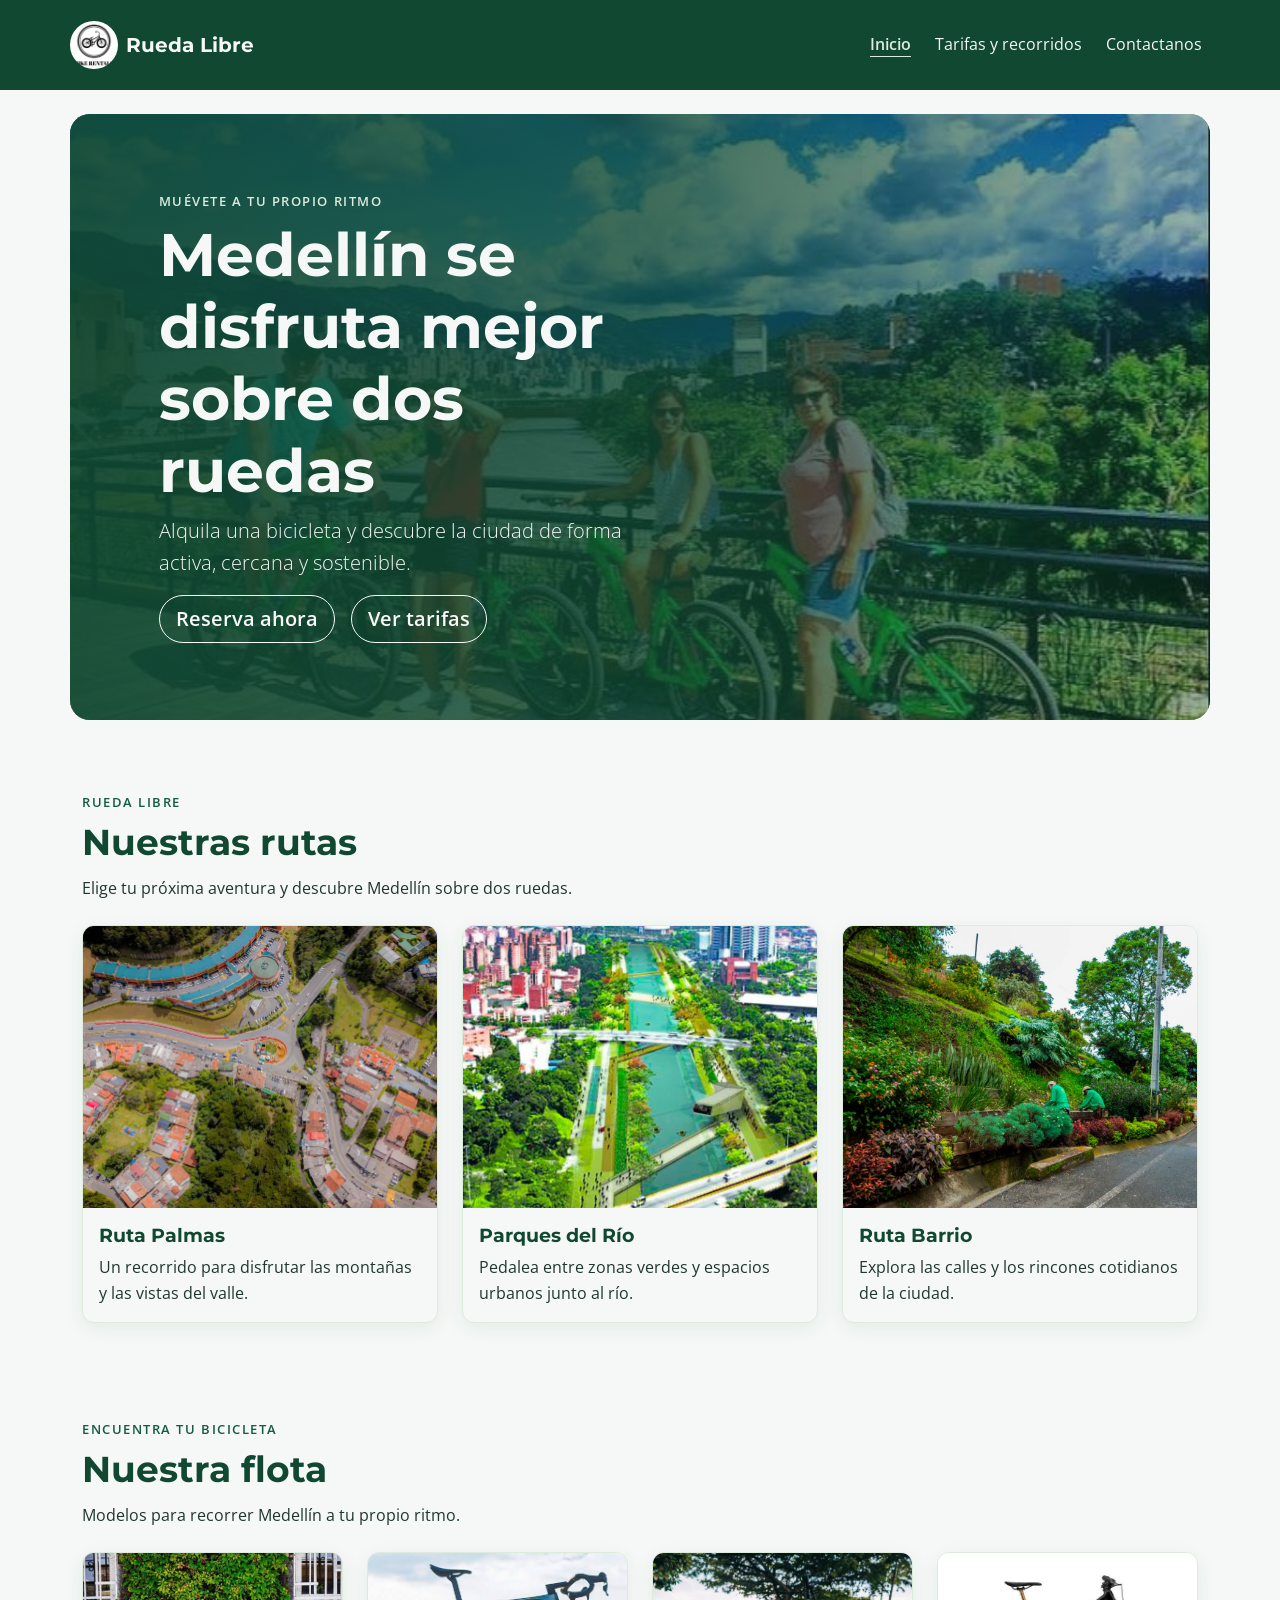
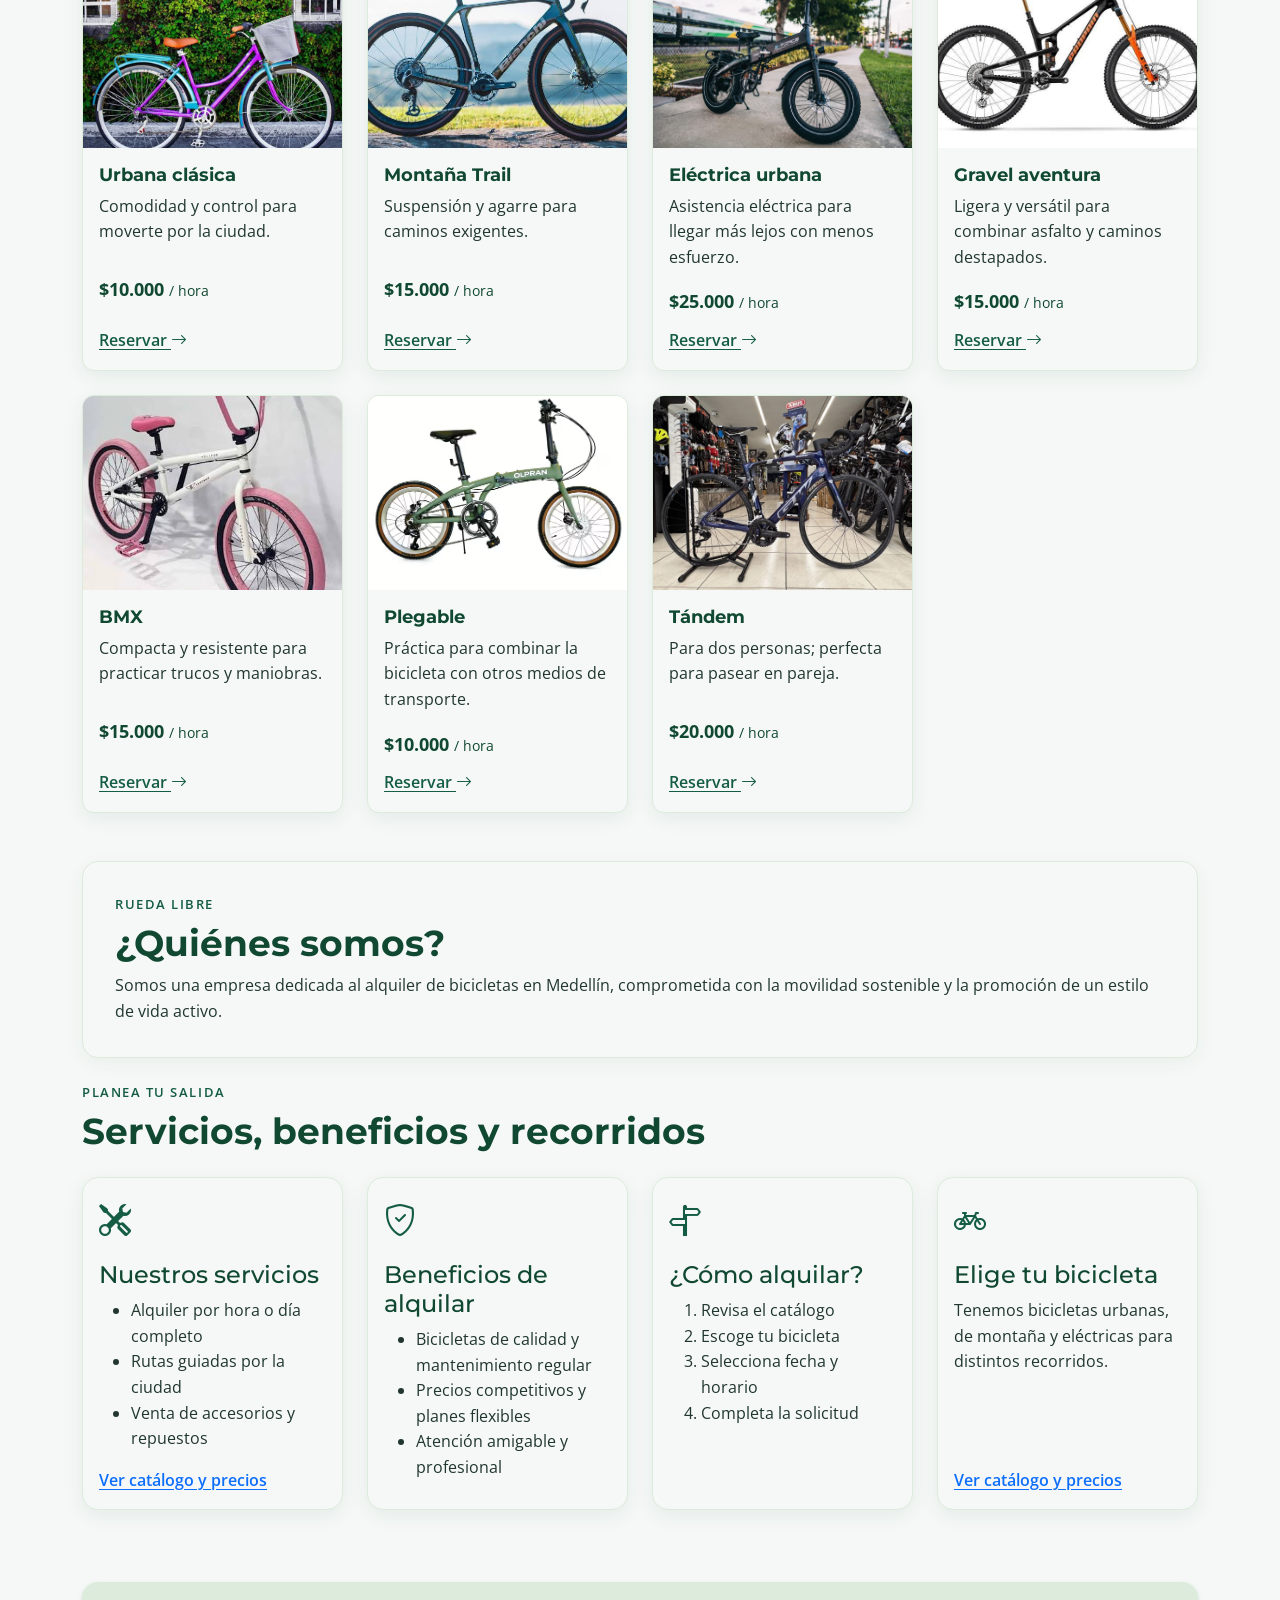
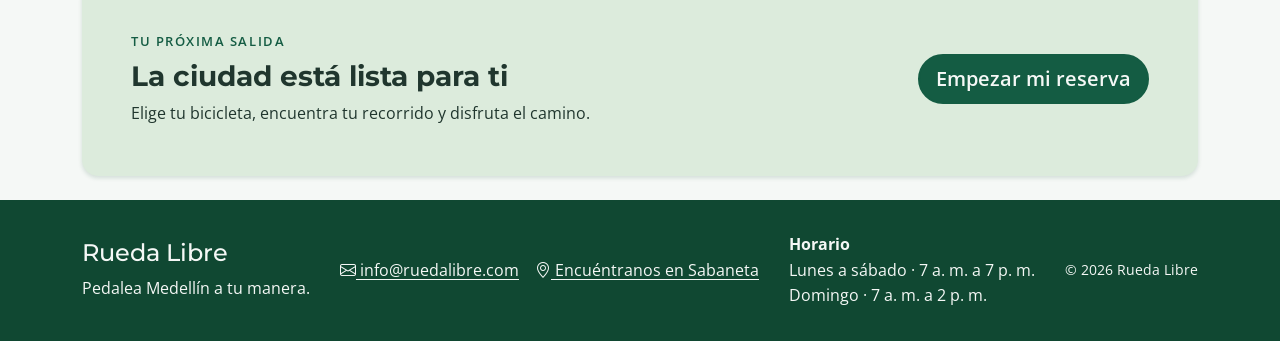
==== commit df6b4e61: "Rutas y Flotas organizadas" ====
--- a/index.html
+++ b/index.html
@@ -28,9 +28,7 @@
                 <ul class="navbar-nav ms-auto align-items-lg-center gap-lg-2" id="menu">
                     <li class="nav-item"><a class="nav-link activo" aria-current="page" href="index.html">Inicio</a></li>
                     <li class="nav-item"><a class="nav-link" href="paginas/tarifas.html">Tarifas y recorridos</a></li>
-                    <li class="nav-item"><a class="nav-link" href="paginas/reservas.html">Reservas</a></li>
-                    <li class="nav-item"><a class="nav-link" href="#contacto">Contacto</a></li>
-                    <li class="nav-item"><a class="btn cta-reserva ms-lg-2" href="paginas/reservas.html">Reserva tu bicicleta</a></li>
+                    <li class="nav-item"><a class="nav-link" href="#contacto">Contactanos</a></li>
                 </ul>
             </div>
         </nav>
@@ -38,50 +36,119 @@
 
     <main id="contenido">
         <section class="hero container my-4" aria-labelledby="titulo-inicio">
+            <img class="hero-image" src="img/Ruta.jpeg" alt="Recorrido en bicicleta por los paisajes de Medellín">
             <div class="hero-content">
                 <p class="eyebrow">Muévete a tu propio ritmo</p>
                 <h1 id="titulo-inicio">Medellín se disfruta mejor sobre dos ruedas</h1>
                 <p class="lead">Alquila una bicicleta y descubre la ciudad de forma activa, cercana y sostenible.</p>
                 <div class="d-flex flex-wrap gap-3">
-                    <a class="btn btn-primary btn-lg cta-reserva" href="paginas/reservas.html">Reserva ahora</a>
+                    <a class="btn btn-outline-light btn-lg" href="paginas/reservas.html">Reserva ahora</a>
                     <a class="btn btn-outline-light btn-lg" href="paginas/tarifas.html">Ver tarifas</a>
                 </div>
             </div>
         </section>
 
-        <section class="container py-5" aria-labelledby="experiencias">
+        <section class="container py-5" aria-labelledby="nuestras-rutas">
             <div class="section-heading">
                 <p class="eyebrow">Rueda Libre</p>
-                <h2 id="experiencias">Una ciudad, muchas formas de recorrerla</h2>
-                <p>Elige tu próxima aventura y deja que Medellín te sorprenda.</p>
-            </div>
-            <div id="carrusel-rutas" class="carousel slide ride-carousel" aria-label="Galería de bicicletas y recorridos">
-                <div class="carousel-indicators">
-                    <button type="button" data-bs-target="#carrusel-rutas" data-bs-slide-to="0" class="active" aria-current="true" aria-label="Mostrar imagen 1"></button>
-                    <button type="button" data-bs-target="#carrusel-rutas" data-bs-slide-to="1" aria-label="Mostrar imagen 2"></button>
-                    <button type="button" data-bs-target="#carrusel-rutas" data-bs-slide-to="2" aria-label="Mostrar imagen 3"></button>
-                </div>
-                <div class="carousel-inner rounded-4">
-                    <div class="carousel-item active">
-                        <img src="img/palmas.jpeg" class="d-block w-100" alt="Ruta Palmas Medellín">
-                        <div class="carousel-caption"><p class="h2">Ruta Palmas</p></div>
-                    </div>
-                    <div class="carousel-item">
-                        <img src="img/ParquesdelRio.jpeg" class="d-block w-100" alt="Ruta Parques del Rio Medellín">
-                        <div class="carousel-caption"><p class="h2">Ruta Parques del Rio</p></div>
-                    </div>
-                    <div class="carousel-item">
-                        <img src="img/Barrio.jpeg" class="d-block w-100" alt="Ruta Cerro Volador Medellín">
-                        <div class="carousel-caption"><p class="h2">Ruta Barrio</p></div>
-                    </div>
-                    </div>
-                </div>
-                <button class="carousel-control-prev" type="button" data-bs-target="#carrusel-rutas" data-bs-slide="prev" aria-label="Imagen anterior">
-                    <span class="carousel-control-prev-icon" aria-hidden="true"></span>
-                </button>
-                <button class="carousel-control-next" type="button" data-bs-target="#carrusel-rutas" data-bs-slide="next" aria-label="Imagen siguiente">
-                    <span class="carousel-control-next-icon" aria-hidden="true"></span>
-                </button>
+                <h2 id="nuestras-rutas">Nuestras rutas</h2>
+                <p>Elige tu próxima aventura y descubre Medellín sobre dos ruedas.</p>
+            </div>
+            <div class="routes-grid">
+                <article class="route-card">
+                    <img src="img/palmas.jpeg" alt="Paisaje de la ruta de Las Palmas">
+                    <div class="route-card-content">
+                        <h3>Ruta Palmas</h3>
+                        <p>Un recorrido para disfrutar las montañas y las vistas del valle.</p>
+                    </div>
+                </article>
+                <article class="route-card">
+                    <img src="img/ParquesdelRio.jpeg" alt="Recorrido junto a Parques del Río en Medellín">
+                    <div class="route-card-content">
+                        <h3>Parques del Río</h3>
+                        <p>Pedalea entre zonas verdes y espacios urbanos junto al río.</p>
+                    </div>
+                </article>
+                <article class="route-card">
+                    <img src="img/Barrio.jpeg" alt="Recorrido en bicicleta por un barrio de Medellín">
+                    <div class="route-card-content">
+                        <h3>Ruta Barrio</h3>
+                        <p>Explora las calles y los rincones cotidianos de la ciudad.</p>
+                    </div>
+                </article>
+            </div>
+        </section>
+
+        <section class="container py-5" aria-labelledby="nuestra-flota">
+            <div class="section-heading">
+                <p class="eyebrow">Encuentra tu bicicleta</p>
+                <h2 id="nuestra-flota">Nuestra flota</h2>
+                <p>Modelos para recorrer Medellín a tu propio ritmo.</p>
+            </div>
+            <div class="fleet-grid">
+                <article class="fleet-card">
+                    <img src="img/UrbanaClasica.jpeg" alt="Bicicleta urbana clásica" loading="lazy">
+                    <div class="fleet-card-content">
+                        <h3>Urbana clásica</h3>
+                        <p>Comodidad y control para moverte por la ciudad.</p>
+                        <p class="fleet-price">$10.000 <span>/ hora</span></p>
+                        <a class="fleet-reserve" href="paginas/reservas.html">Reservar <i class="bi bi-arrow-right" aria-hidden="true"></i></a>
+                    </div>
+                </article>
+                <article class="fleet-card">
+                    <img src="img/MontainTrain.jpeg" alt="Bicicleta para recorridos de montaña" loading="lazy">
+                    <div class="fleet-card-content">
+                        <h3>Montaña Trail</h3>
+                        <p>Suspensión y agarre para caminos exigentes.</p>
+                        <p class="fleet-price">$15.000 <span>/ hora</span></p>
+                        <a class="fleet-reserve" href="paginas/reservas.html">Reservar <i class="bi bi-arrow-right" aria-hidden="true"></i></a>
+                    </div>
+                </article>
+                <article class="fleet-card">
+                    <img src="img/ElectricaUrbana.jpeg" alt="Bicicleta eléctrica urbana" loading="lazy">
+                    <div class="fleet-card-content">
+                        <h3>Eléctrica urbana</h3>
+                        <p>Asistencia eléctrica para llegar más lejos con menos esfuerzo.</p>
+                        <p class="fleet-price">$25.000 <span>/ hora</span></p>
+                        <a class="fleet-reserve" href="paginas/reservas.html">Reservar <i class="bi bi-arrow-right" aria-hidden="true"></i></a>
+                    </div>
+                </article>
+                <article class="fleet-card">
+                    <img src="img/GravelAventura.jpeg" alt="Bicicleta gravel para aventura" loading="lazy">
+                    <div class="fleet-card-content">
+                        <h3>Gravel aventura</h3>
+                        <p>Ligera y versátil para combinar asfalto y caminos destapados.</p>
+                        <p class="fleet-price">$15.000 <span>/ hora</span></p>
+                        <a class="fleet-reserve" href="paginas/reservas.html">Reservar <i class="bi bi-arrow-right" aria-hidden="true"></i></a>
+                    </div>
+                </article>
+                <article class="fleet-card">
+                    <img src="img/BMX.jpeg" alt="Bicicleta BMX" loading="lazy">
+                    <div class="fleet-card-content">
+                        <h3>BMX</h3>
+                        <p>Compacta y resistente para practicar trucos y maniobras.</p>
+                        <p class="fleet-price">$15.000 <span>/ hora</span></p>
+                        <a class="fleet-reserve" href="paginas/reservas.html">Reservar <i class="bi bi-arrow-right" aria-hidden="true"></i></a>
+                    </div>
+                </article>
+                <article class="fleet-card">
+                    <img src="img/plegable.jpeg" alt="Bicicleta plegable" loading="lazy">
+                    <div class="fleet-card-content">
+                        <h3>Plegable</h3>
+                        <p>Práctica para combinar la bicicleta con otros medios de transporte.</p>
+                        <p class="fleet-price">$10.000 <span>/ hora</span></p>
+                        <a class="fleet-reserve" href="paginas/reservas.html">Reservar <i class="bi bi-arrow-right" aria-hidden="true"></i></a>
+                    </div>
+                </article>
+                <article class="fleet-card">
+                    <img src="img/Bicicleta.jpeg" alt="Bicicleta de alquiler" loading="lazy">
+                    <div class="fleet-card-content">
+                        <h3>Tándem</h3>
+                        <p>Para dos personas; perfecta para pasear en pareja.</p>
+                        <p class="fleet-price">$20.000 <span>/ hora</span></p>
+                        <a class="fleet-reserve" href="paginas/reservas.html">Reservar <i class="bi bi-arrow-right" aria-hidden="true"></i></a>
+                    </div>
+                </article>
             </div>
         </section>
 
@@ -93,16 +160,6 @@
             </div>
         </section>
 
-        <section class="container py-4" aria-labelledby="viaje-a-tu-ritmo">
-            <div class="cta-panel d-flex flex-column flex-md-row align-items-md-center justify-content-between gap-4 rounded-4 border p-4 p-md-5 shadow-sm">
-                <div>
-                    <p class="small fw-semibold text-uppercase eyebrow">Tu próxima salida</p>
-                    <h2 id="viaje-a-tu-ritmo" class="h3 fw-bold">La ciudad está lista para ti</h2>
-                    <p class="mb-0">Elige tu bicicleta, encuentra tu recorrido y disfruta el camino.</p>
-                </div>
-                <a class="btn btn-primary btn-lg cta-reserva flex-shrink-0" href="paginas/reservas.html">Empezar mi reserva</a>
-            </div>
-        </section>
 
         <section class="container pb-5" aria-labelledby="opciones">
             <div class="section-heading">
@@ -120,7 +177,7 @@
                                 <li>Rutas guiadas por la ciudad</li>
                                 <li>Venta de accesorios y repuestos</li>
                             </ul>
-                            <a class="card-link mt-auto" href="paginas/tarifas.html">Consulta las tarifas</a>
+                            <a class="card-link mt-auto" href="paginas/tarifas.html">Ver catálogo y precios</a>
                         </div>
                     </article>
                 </div>
@@ -149,7 +206,6 @@
                                 <li>Selecciona fecha y horario</li>
                                 <li>Completa la solicitud</li>
                             </ol>
-                            <a class="card-link mt-auto" href="paginas/reservas.html">Solicita una reserva</a>
                         </div>
                     </article>
                 </div>
@@ -164,6 +220,18 @@
                     </article>
                 </div>
             </div>
+
+        </section>
+
+        <section class="container py-4" aria-labelledby="viaje-a-tu-ritmo">
+            <div class="cta-panel d-flex flex-column flex-md-row align-items-md-center justify-content-between gap-4 rounded-4 border p-4 p-md-5 shadow-sm">
+                <div>
+                    <p class="small fw-semibold text-uppercase eyebrow">Tu próxima salida</p>
+                    <h2 id="viaje-a-tu-ritmo" class="h3 fw-bold">La ciudad está lista para ti</h2>
+                    <p class="mb-0">Elige tu bicicleta, encuentra tu recorrido y disfruta el camino.</p>
+                </div>
+                <a class="btn btn-primary btn-lg cta-reserva flex-shrink-0" href="paginas/reservas.html">Empezar mi reserva</a>
+            </div>
         </section>
     </main>
 
@@ -171,12 +239,16 @@
         <div class="container footer-content">
             <div>
                 <h2 class="h4">Rueda Libre</h2>
-                <p class="mb-0">Pedalea Medellín, a tu manera.</p>
-            </div>
-            <address class="mb-0">
+                <p class="mb-0">Pedalea Medellín a tu manera.</p>
+            </div>
+            <address class="footer-contact mb-0">
                 <a href="mailto:info@ruedalibre.com"><i class="bi bi-envelope" aria-hidden="true"></i> info@ruedalibre.com</a>
                 <a href="https://www.google.com/maps/search/?api=1&amp;query=Cl.%2076D%20Sur%2047b-40%2C%20Sabaneta%2C%20Antioquia" target="_blank" rel="noopener noreferrer"><i class="bi bi-geo-alt" aria-hidden="true"></i> Encuéntranos en Sabaneta</a>
             </address>
+            <div class="footer-hours">
+                <strong>Horario</strong>
+                <p class="mb-0">Lunes a sábado · 7 a. m. a 7 p. m.<br>Domingo · 7 a. m. a 2 p. m.</p>
+            </div>
             <p class="mb-0 small">© 2026 Rueda Libre</p>
         </div>
     </footer>
--- a/paginas/styless.css
+++ b/paginas/styless.css
@@ -234,7 +234,10 @@
 }
 
 .hero {
-    display: flex;
+    display: grid;
+    grid-template-columns: 1.15fr 0.85fr;
+    position: relative;
+    isolation: isolate;
     width: calc(100% - 1rem);
     min-height: clamp(22rem, 48vw, 35rem);
     align-items: center;
@@ -242,15 +245,34 @@
     margin-right: auto;
     margin-left: auto;
     border-radius: 1.25rem;
-    background:
-        linear-gradient(90deg, color-mix(in srgb, var(--color-primary-dark) 92%, transparent) 0%, color-mix(in srgb, var(--color-primary-dark) 72%, transparent) 52%, color-mix(in srgb, var(--color-primary-dark) 18%, transparent) 100%),
-        url("../img/Ruta.jpeg") center 48% / cover no-repeat;
-    color: var(--color-background);
+    background: var(--color-primary-dark);
+    color: var(--color-background);
+}
+
+.hero::before {
+    position: absolute;
+    z-index: 1;
+    inset: 0;
+    background: linear-gradient(90deg, color-mix(in srgb, var(--color-primary-dark) 92%, transparent) 0%, color-mix(in srgb, var(--color-primary-dark) 72%, transparent) 52%, color-mix(in srgb, var(--color-primary-dark) 18%, transparent) 100%);
+    content: "";
 }
 
 .hero-content {
+    position: relative;
+    z-index: 2;
+    align-self: center;
     max-width: 45rem;
     padding: clamp(1.5rem, 6vw, 5rem);
+}
+
+.hero-image {
+    position: absolute;
+    z-index: 0;
+    inset: 0;
+    width: 100%;
+    height: 100%;
+    object-fit: cover;
+    opacity: 0.72;
 }
 
 .hero h1 {
@@ -286,27 +308,98 @@
     margin-bottom: 0.75rem;
 }
 
-.ride-carousel {
+.routes-grid {
+    display: grid;
+    grid-template-columns: repeat(3, minmax(0, 1fr));
+    gap: var(--space-3);
+}
+
+.route-card {
     overflow: hidden;
-    border-radius: 1rem;
-    background: var(--color-primary-dark);
-}
-
-.ride-carousel img {
-    height: clamp(17rem, 42vw, 34rem);
+    border: 1px solid var(--color-accent);
+    border-radius: 0.75rem;
+    background: var(--color-background);
+    box-shadow: 0 0.35rem 1.25rem color-mix(in srgb, var(--color-primary-dark) 7%, transparent);
+}
+
+.route-card img {
+    display: block;
+    width: 100%;
+    height: clamp(12rem, 22vw, 18rem);
     object-fit: cover;
 }
 
-.ride-carousel .carousel-caption {
-    right: 0;
-    bottom: 0;
-    left: 0;
-    padding: var(--space-5) var(--space-2) var(--space-4);
-    background: linear-gradient(transparent, color-mix(in srgb, var(--color-primary-dark) 85%, transparent));
-}
-
-.ride-carousel .carousel-caption p {
-    color: var(--color-background);
+.route-card-content {
+    padding: var(--space-2);
+}
+
+.route-card h3 {
+    margin-bottom: 0.5rem;
+    font-size: 1.2rem;
+}
+
+.route-card p {
+    margin-bottom: 0;
+}
+
+.fleet-grid {
+    display: grid;
+    grid-template-columns: repeat(auto-fit, minmax(min(100%, 13rem), 1fr));
+    gap: var(--space-3);
+}
+
+.fleet-card {
+    display: flex;
+    min-width: 0;
+    flex-direction: column;
+    overflow: hidden;
+    border: 1px solid var(--color-accent);
+    border-radius: 0.75rem;
+    background: var(--color-background);
+    box-shadow: 0 0.35rem 1.25rem color-mix(in srgb, var(--color-primary-dark) 7%, transparent);
+}
+
+.fleet-card > img {
+    width: 100%;
+    aspect-ratio: 4 / 3;
+    object-fit: cover;
+}
+
+.fleet-card-content {
+    display: flex;
+    flex: 1;
+    flex-direction: column;
+    align-items: flex-start;
+    padding: var(--space-2);
+}
+
+.fleet-card h3 {
+    margin-bottom: 0.5rem;
+    font-size: 1.15rem;
+}
+
+.fleet-price {
+    margin-top: auto;
+    margin-bottom: 0.75rem;
+    color: var(--color-primary-dark);
+    font-size: 1.15rem;
+    font-weight: 700;
+}
+
+.fleet-price span {
+    font-size: 0.9rem;
+    font-weight: 400;
+}
+
+.fleet-reserve {
+    margin-top: auto;
+    color: var(--color-primary);
+    font-weight: 600;
+}
+
+.fleet-reserve:hover,
+.fleet-reserve:focus-visible {
+    color: var(--color-primary-dark);
 }
 
 .info-card {
@@ -339,6 +432,31 @@
 .page-content {
     padding-top: clamp(2rem, 5vw, 4rem);
     padding-bottom: clamp(3rem, 7vw, 5rem);
+}
+
+.reservation-layout {
+    display: grid;
+    grid-template-columns: 2fr 1fr;
+    align-items: start;
+    gap: var(--space-3);
+}
+
+.form-pair {
+    display: grid;
+    grid-template-columns: repeat(2, minmax(0, 1fr));
+    gap: var(--space-2);
+}
+
+.form-pair > div {
+    min-width: 0;
+}
+
+.reservation-contact address {
+    font-style: normal;
+}
+
+.reservation-contact address p {
+    overflow-wrap: anywhere;
 }
 
 .page-heading {
@@ -470,6 +588,10 @@
     gap: var(--space-3);
 }
 
+.footer-hours {
+    min-width: 12rem;
+}
+
 .site-footer h2,
 .site-footer a {
     color: var(--color-background);
@@ -488,17 +610,33 @@
 }
 
 @media (max-width: 575.98px) {
+    .hero {
+        grid-template-columns: 1fr;
+    }
+
     .hero-content .btn {
         width: 100%;
     }
 
-    .ride-carousel .carousel-caption {
-        padding-bottom: 1.5rem;
+    .routes-grid,
+    .reservation-layout {
+        grid-template-columns: 1fr;
     }
 
     .footer-content {
         align-items: flex-start;
         flex-direction: column;
+    }
+}
+
+@media (min-width: 576px) and (max-width: 767.98px) {
+    .hero,
+    .reservation-layout {
+        grid-template-columns: 1fr;
+    }
+
+    .routes-grid {
+        grid-template-columns: repeat(2, minmax(0, 1fr));
     }
 }
 
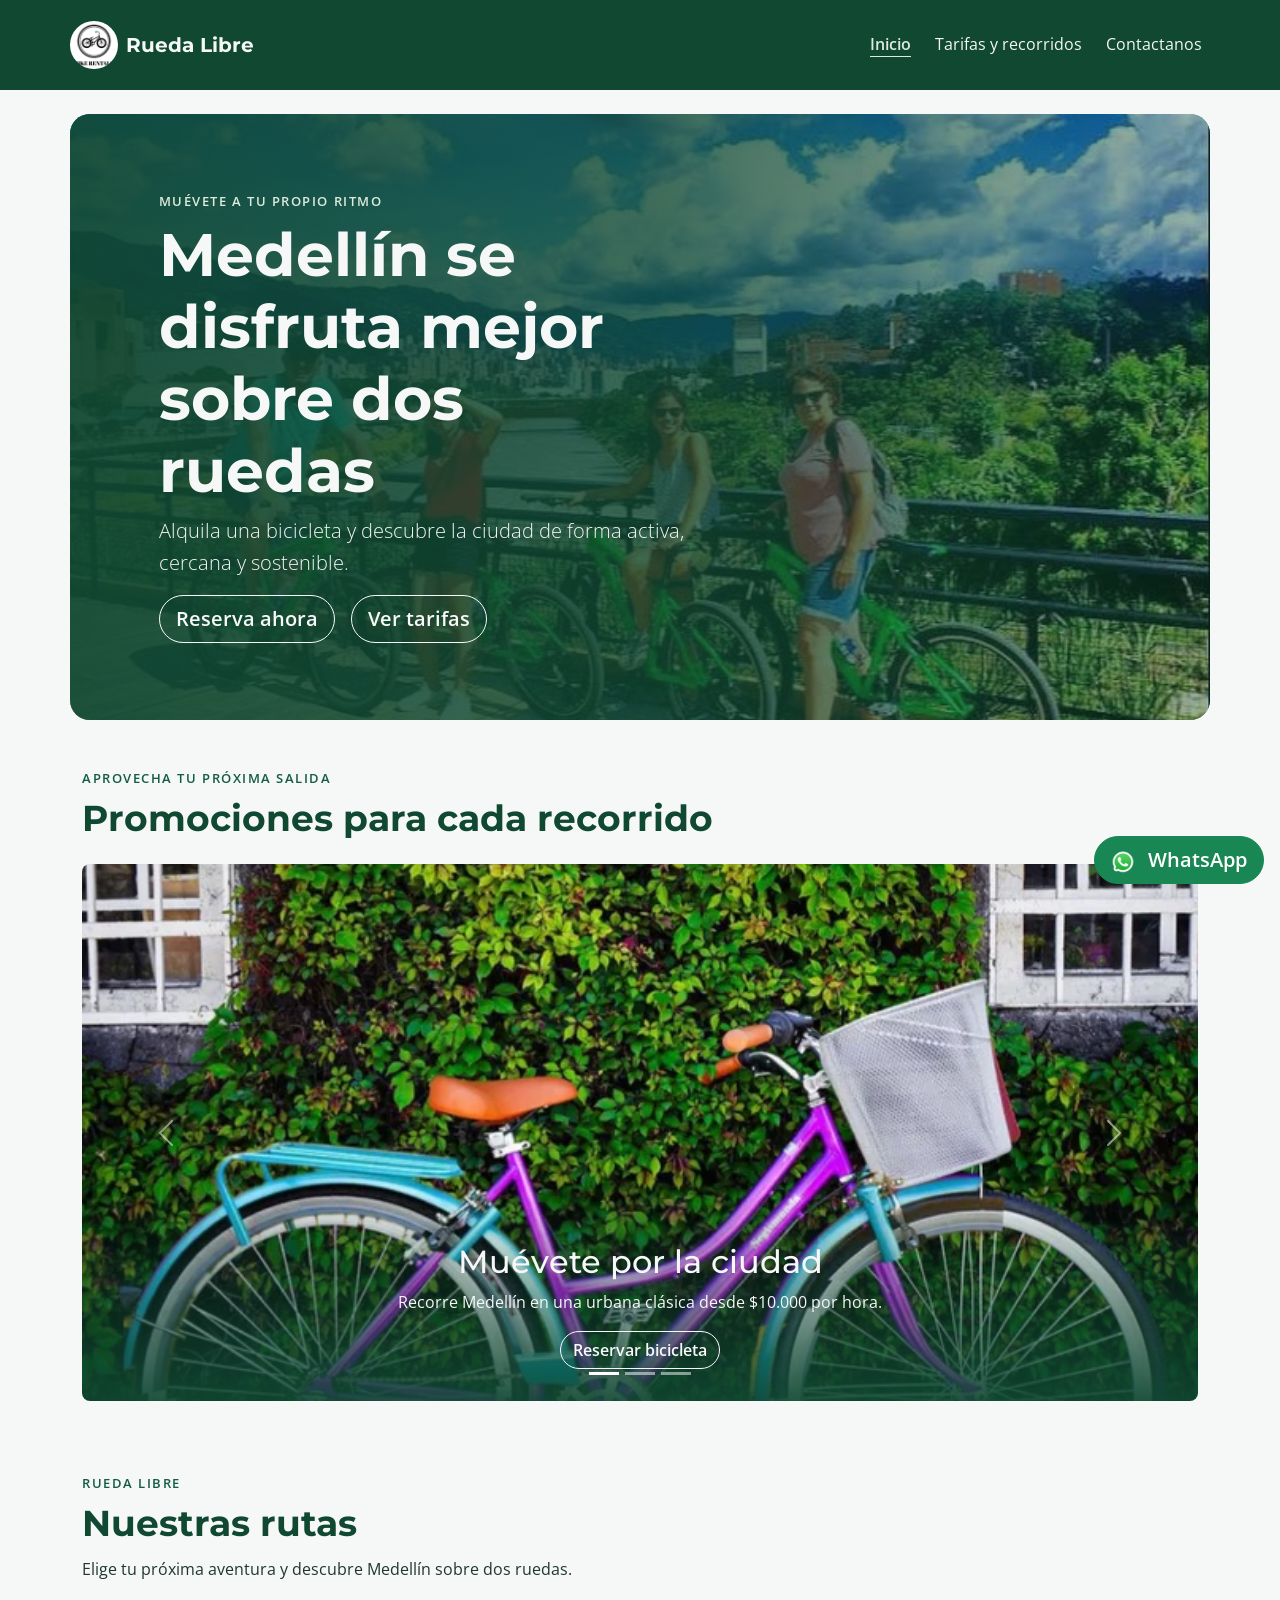
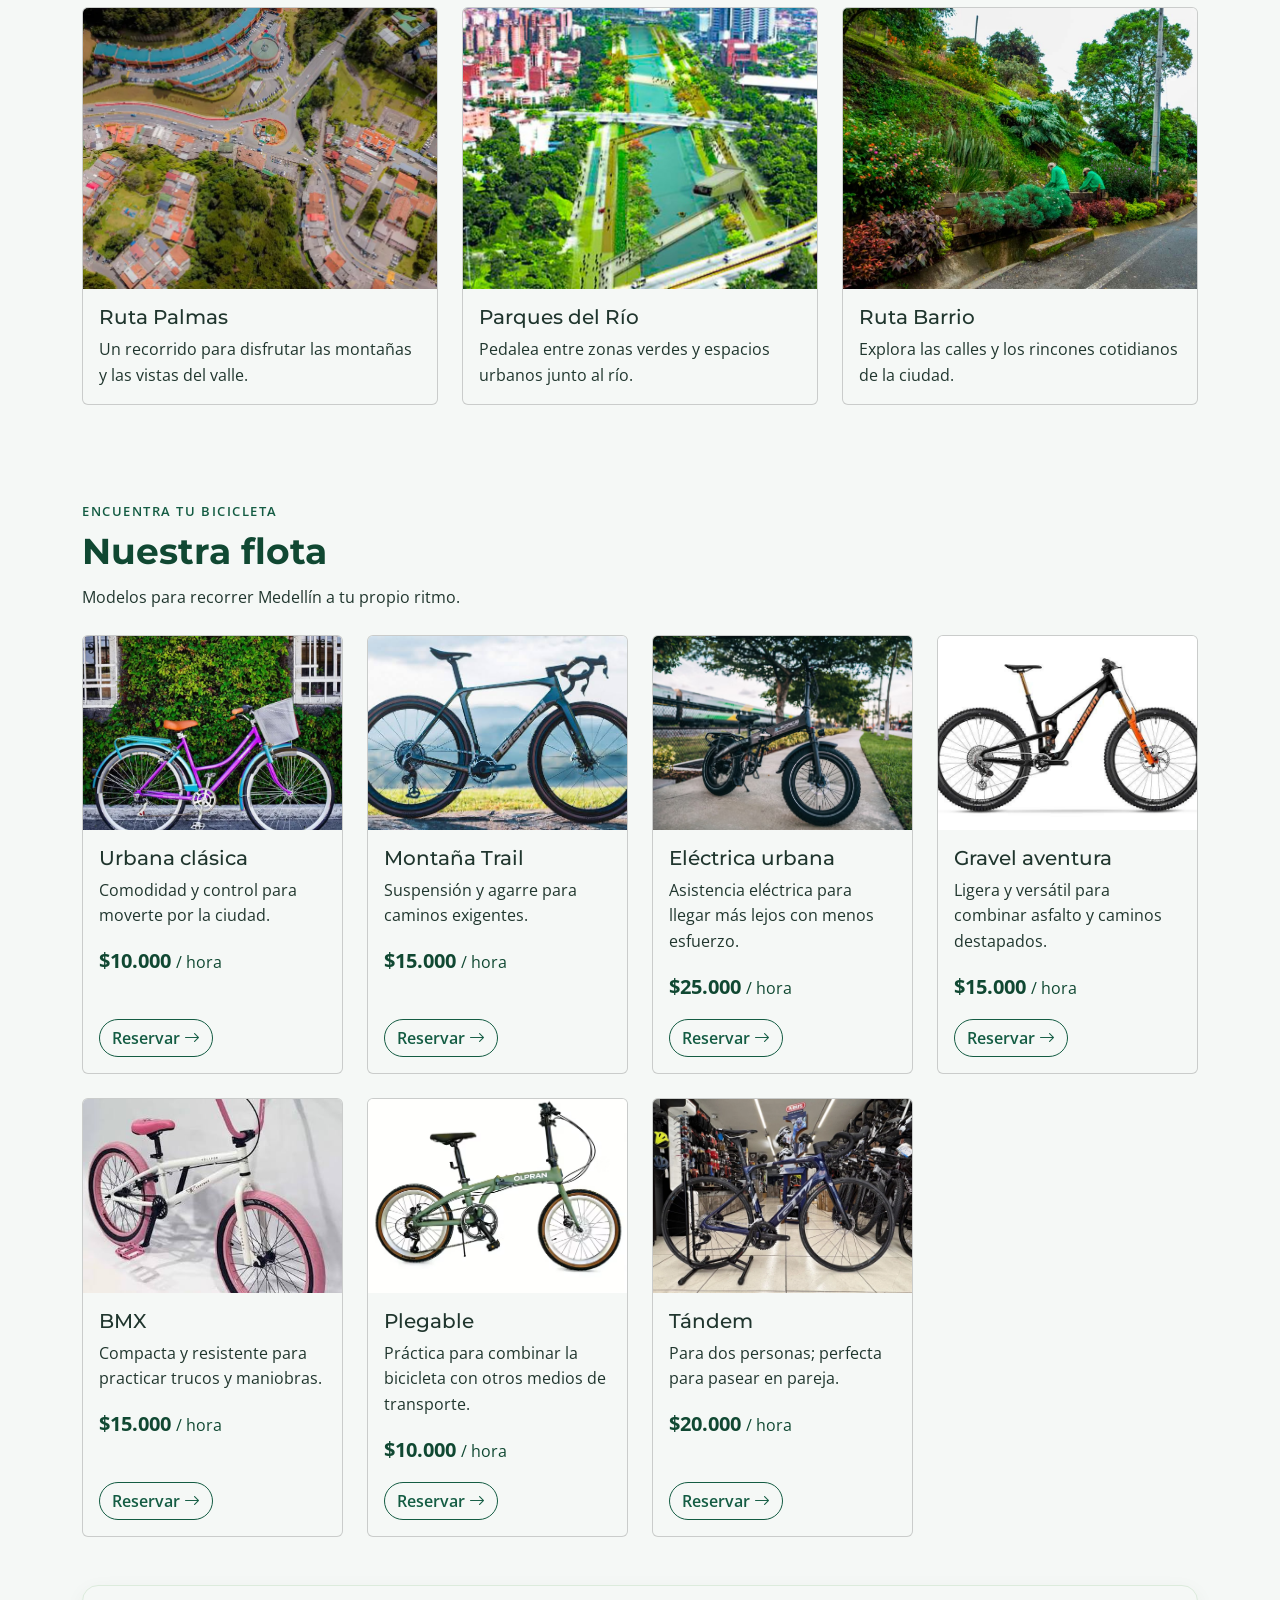
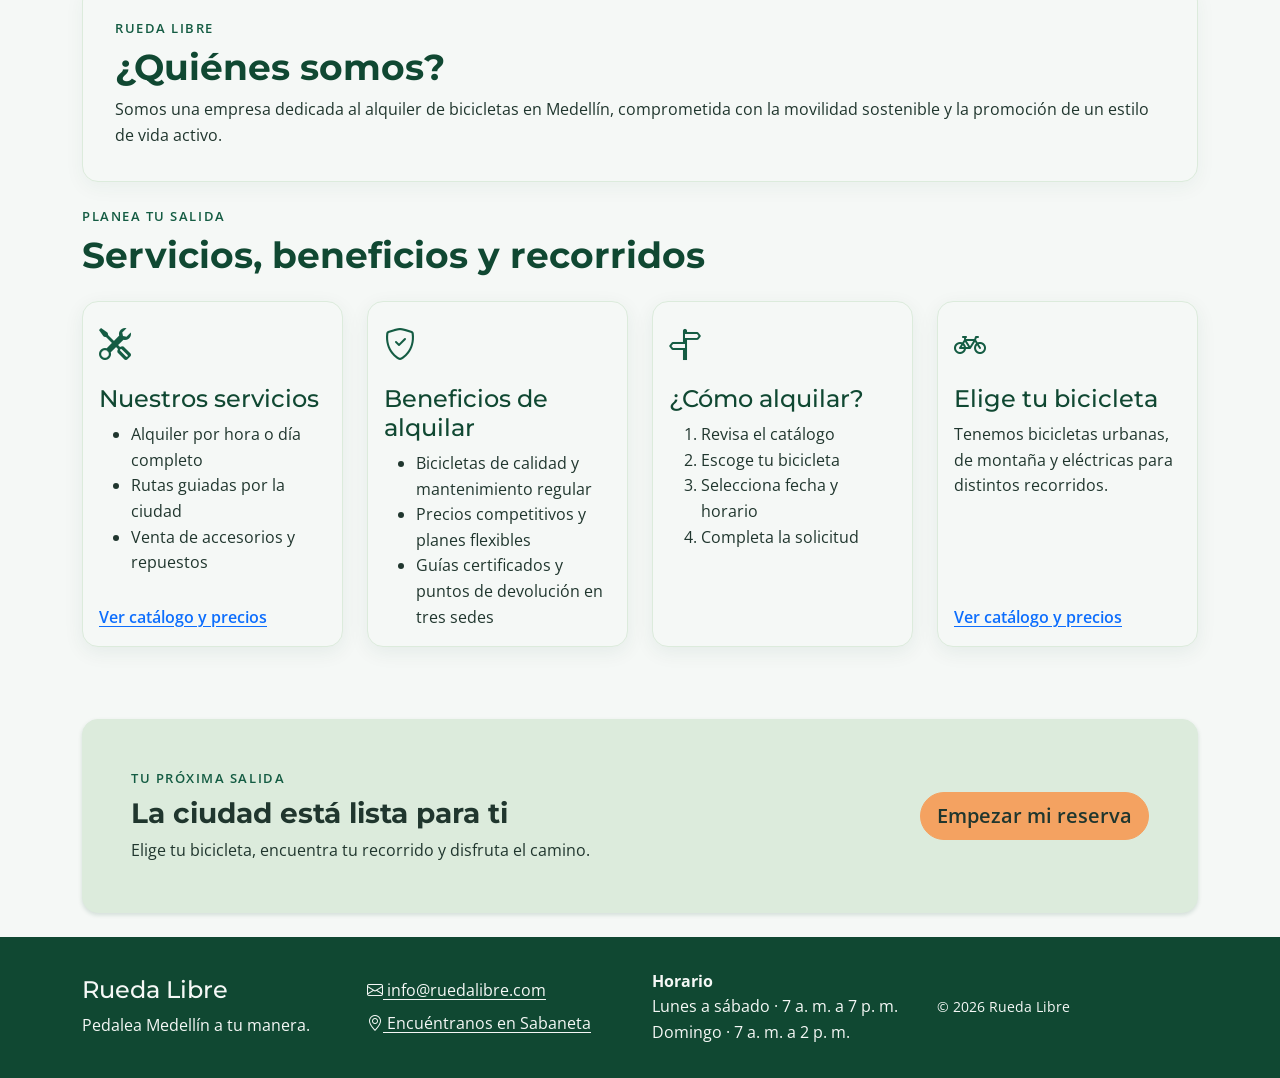
==== commit c673dfa0: "V.o2" ====
--- a/index.html
+++ b/index.html
@@ -48,34 +48,88 @@
             </div>
         </section>
 
+        <section class="container py-4" aria-labelledby="promociones-inicio">
+            <div class="section-heading">
+                <p class="eyebrow">Aprovecha tu próxima salida</p>
+                <h2 id="promociones-inicio">Promociones para cada recorrido</h2>
+            </div>
+            <div id="carrusel-promociones" class="carousel slide promotions-carousel rounded-3 overflow-hidden" data-bs-ride="carousel" data-bs-interval="6000" data-bs-pause="hover" aria-label="Promociones de Rueda Libre">
+                <div class="carousel-indicators">
+                    <button type="button" data-bs-target="#carrusel-promociones" data-bs-slide-to="0" class="active" aria-current="true" aria-label="Mostrar promoción 1 de 3"></button>
+                    <button type="button" data-bs-target="#carrusel-promociones" data-bs-slide-to="1" aria-label="Mostrar promoción 2 de 3"></button>
+                    <button type="button" data-bs-target="#carrusel-promociones" data-bs-slide-to="2" aria-label="Mostrar promoción 3 de 3"></button>
+                </div>
+                <div class="carousel-inner">
+                    <div class="carousel-item active">
+                        <img src="img/UrbanaClasica.jpeg" class="d-block w-100 promotion-image" alt="Bicicleta urbana clásica para recorrer Medellín">
+                        <div class="carousel-caption promotion-caption">
+                            <h3 class="h2">Muévete por la ciudad</h3>
+                            <p>Recorre Medellín en una urbana clásica desde $10.000 por hora.</p>
+                            <a class="btn btn-outline-light" href="paginas/reservas.html">Reservar bicicleta</a>
+                        </div>
+                    </div>
+                    <div class="carousel-item">
+                        <img src="img/MontainTrain.jpeg" class="d-block w-100 promotion-image" alt="Bicicleta de montaña para caminos exigentes">
+                        <div class="carousel-caption promotion-caption">
+                            <h3 class="h2">Sal a buscar nuevas rutas</h3>
+                            <p>Elige una bicicleta de montaña desde $15.000 por hora.</p>
+                            <a class="btn btn-outline-light" href="paginas/reservas.html">Reservar bicicleta</a>
+                        </div>
+                    </div>
+                    <div class="carousel-item">
+                        <img src="img/ElectricaUrbana.jpeg" class="d-block w-100 promotion-image" alt="Bicicleta eléctrica urbana para llegar más lejos">
+                        <div class="carousel-caption promotion-caption">
+                            <h3 class="h2">Llega más lejos</h3>
+                            <p>Prueba la asistencia eléctrica por $25.000 la hora.</p>
+                            <a class="btn btn-outline-light" href="paginas/reservas.html">Reservar bicicleta</a>
+                        </div>
+                    </div>
+                </div>
+                <button class="carousel-control-prev" type="button" data-bs-target="#carrusel-promociones" data-bs-slide="prev" aria-label="Promoción anterior">
+                    <span class="carousel-control-prev-icon" aria-hidden="true"></span>
+                    <span class="visually-hidden">Promoción anterior</span>
+                </button>
+                <button class="carousel-control-next" type="button" data-bs-target="#carrusel-promociones" data-bs-slide="next" aria-label="Promoción siguiente">
+                    <span class="carousel-control-next-icon" aria-hidden="true"></span>
+                    <span class="visually-hidden">Promoción siguiente</span>
+                </button>
+            </div>
+        </section>
+
         <section class="container py-5" aria-labelledby="nuestras-rutas">
             <div class="section-heading">
                 <p class="eyebrow">Rueda Libre</p>
                 <h2 id="nuestras-rutas">Nuestras rutas</h2>
                 <p>Elige tu próxima aventura y descubre Medellín sobre dos ruedas.</p>
             </div>
-            <div class="routes-grid">
-                <article class="route-card">
-                    <img src="img/palmas.jpeg" alt="Paisaje de la ruta de Las Palmas">
-                    <div class="route-card-content">
-                        <h3>Ruta Palmas</h3>
-                        <p>Un recorrido para disfrutar las montañas y las vistas del valle.</p>
-                    </div>
-                </article>
-                <article class="route-card">
-                    <img src="img/ParquesdelRio.jpeg" alt="Recorrido junto a Parques del Río en Medellín">
-                    <div class="route-card-content">
-                        <h3>Parques del Río</h3>
-                        <p>Pedalea entre zonas verdes y espacios urbanos junto al río.</p>
-                    </div>
-                </article>
-                <article class="route-card">
-                    <img src="img/Barrio.jpeg" alt="Recorrido en bicicleta por un barrio de Medellín">
-                    <div class="route-card-content">
-                        <h3>Ruta Barrio</h3>
-                        <p>Explora las calles y los rincones cotidianos de la ciudad.</p>
-                    </div>
-                </article>
+            <div class="row g-4">
+                <div class="col-12 col-md-4">
+                    <article class="card route-card h-100">
+                        <img class="card-img-top route-card-image" src="img/palmas.jpeg" alt="Paisaje de la ruta de Las Palmas">
+                        <div class="card-body">
+                            <h3 class="card-title h5">Ruta Palmas</h3>
+                            <p class="card-text">Un recorrido para disfrutar las montañas y las vistas del valle.</p>
+                        </div>
+                    </article>
+                </div>
+                <div class="col-12 col-md-4">
+                    <article class="card route-card h-100">
+                        <img class="card-img-top route-card-image" src="img/ParquesdelRio.jpeg" alt="Recorrido junto a Parques del Río en Medellín">
+                        <div class="card-body">
+                            <h3 class="card-title h5">Parques del Río</h3>
+                            <p class="card-text">Pedalea entre zonas verdes y espacios urbanos junto al río.</p>
+                        </div>
+                    </article>
+                </div>
+                <div class="col-12 col-md-4">
+                    <article class="card route-card h-100">
+                        <img class="card-img-top route-card-image" src="img/Barrio.jpeg" alt="Recorrido en bicicleta por un barrio de Medellín">
+                        <div class="card-body">
+                            <h3 class="card-title h5">Ruta Barrio</h3>
+                            <p class="card-text">Explora las calles y los rincones cotidianos de la ciudad.</p>
+                        </div>
+                    </article>
+                </div>
             </div>
         </section>
 
@@ -85,68 +139,68 @@
                 <h2 id="nuestra-flota">Nuestra flota</h2>
                 <p>Modelos para recorrer Medellín a tu propio ritmo.</p>
             </div>
-            <div class="fleet-grid">
-                <article class="fleet-card">
-                    <img src="img/UrbanaClasica.jpeg" alt="Bicicleta urbana clásica" loading="lazy">
-                    <div class="fleet-card-content">
-                        <h3>Urbana clásica</h3>
-                        <p>Comodidad y control para moverte por la ciudad.</p>
-                        <p class="fleet-price">$10.000 <span>/ hora</span></p>
-                        <a class="fleet-reserve" href="paginas/reservas.html">Reservar <i class="bi bi-arrow-right" aria-hidden="true"></i></a>
-                    </div>
-                </article>
-                <article class="fleet-card">
-                    <img src="img/MontainTrain.jpeg" alt="Bicicleta para recorridos de montaña" loading="lazy">
-                    <div class="fleet-card-content">
-                        <h3>Montaña Trail</h3>
-                        <p>Suspensión y agarre para caminos exigentes.</p>
-                        <p class="fleet-price">$15.000 <span>/ hora</span></p>
-                        <a class="fleet-reserve" href="paginas/reservas.html">Reservar <i class="bi bi-arrow-right" aria-hidden="true"></i></a>
-                    </div>
-                </article>
-                <article class="fleet-card">
-                    <img src="img/ElectricaUrbana.jpeg" alt="Bicicleta eléctrica urbana" loading="lazy">
-                    <div class="fleet-card-content">
-                        <h3>Eléctrica urbana</h3>
-                        <p>Asistencia eléctrica para llegar más lejos con menos esfuerzo.</p>
-                        <p class="fleet-price">$25.000 <span>/ hora</span></p>
-                        <a class="fleet-reserve" href="paginas/reservas.html">Reservar <i class="bi bi-arrow-right" aria-hidden="true"></i></a>
-                    </div>
-                </article>
-                <article class="fleet-card">
-                    <img src="img/GravelAventura.jpeg" alt="Bicicleta gravel para aventura" loading="lazy">
-                    <div class="fleet-card-content">
-                        <h3>Gravel aventura</h3>
-                        <p>Ligera y versátil para combinar asfalto y caminos destapados.</p>
-                        <p class="fleet-price">$15.000 <span>/ hora</span></p>
-                        <a class="fleet-reserve" href="paginas/reservas.html">Reservar <i class="bi bi-arrow-right" aria-hidden="true"></i></a>
-                    </div>
-                </article>
-                <article class="fleet-card">
-                    <img src="img/BMX.jpeg" alt="Bicicleta BMX" loading="lazy">
-                    <div class="fleet-card-content">
-                        <h3>BMX</h3>
-                        <p>Compacta y resistente para practicar trucos y maniobras.</p>
-                        <p class="fleet-price">$15.000 <span>/ hora</span></p>
-                        <a class="fleet-reserve" href="paginas/reservas.html">Reservar <i class="bi bi-arrow-right" aria-hidden="true"></i></a>
-                    </div>
-                </article>
-                <article class="fleet-card">
-                    <img src="img/plegable.jpeg" alt="Bicicleta plegable" loading="lazy">
-                    <div class="fleet-card-content">
-                        <h3>Plegable</h3>
-                        <p>Práctica para combinar la bicicleta con otros medios de transporte.</p>
-                        <p class="fleet-price">$10.000 <span>/ hora</span></p>
-                        <a class="fleet-reserve" href="paginas/reservas.html">Reservar <i class="bi bi-arrow-right" aria-hidden="true"></i></a>
-                    </div>
-                </article>
-                <article class="fleet-card">
-                    <img src="img/Bicicleta.jpeg" alt="Bicicleta de alquiler" loading="lazy">
-                    <div class="fleet-card-content">
-                        <h3>Tándem</h3>
-                        <p>Para dos personas; perfecta para pasear en pareja.</p>
-                        <p class="fleet-price">$20.000 <span>/ hora</span></p>
-                        <a class="fleet-reserve" href="paginas/reservas.html">Reservar <i class="bi bi-arrow-right" aria-hidden="true"></i></a>
+            <div class="row fleet-grid">
+                <article class="col card fleet-card h-100">
+                    <img class="card-img-top fleet-card-image" src="img/UrbanaClasica.jpeg" alt="Bicicleta urbana clásica" loading="lazy">
+                    <div class="card-body d-flex flex-column">
+                        <h3 class="card-title h5">Urbana clásica</h3>
+                        <p class="card-text">Comodidad y control para moverte por la ciudad.</p>
+                        <p class="fleet-price fs-5 fw-bold">$10.000 <span class="fs-6 fw-normal">/ hora</span></p>
+                        <a class="btn btn-outline-primary mt-auto align-self-start" href="paginas/reservas.html">Reservar <i class="bi bi-arrow-right" aria-hidden="true"></i></a>
+                    </div>
+                </article>
+                <article class="col card fleet-card h-100">
+                    <img class="card-img-top fleet-card-image" src="img/MontainTrain.jpeg" alt="Bicicleta para recorridos de montaña" loading="lazy">
+                    <div class="card-body d-flex flex-column">
+                        <h3 class="card-title h5">Montaña Trail</h3>
+                        <p class="card-text">Suspensión y agarre para caminos exigentes.</p>
+                        <p class="fleet-price fs-5 fw-bold">$15.000 <span class="fs-6 fw-normal">/ hora</span></p>
+                        <a class="btn btn-outline-primary mt-auto align-self-start" href="paginas/reservas.html">Reservar <i class="bi bi-arrow-right" aria-hidden="true"></i></a>
+                    </div>
+                </article>
+                <article class="col card fleet-card h-100">
+                    <img class="card-img-top fleet-card-image" src="img/ElectricaUrbana.jpeg" alt="Bicicleta eléctrica urbana" loading="lazy">
+                    <div class="card-body d-flex flex-column">
+                        <h3 class="card-title h5">Eléctrica urbana</h3>
+                        <p class="card-text">Asistencia eléctrica para llegar más lejos con menos esfuerzo.</p>
+                        <p class="fleet-price fs-5 fw-bold">$25.000 <span class="fs-6 fw-normal">/ hora</span></p>
+                        <a class="btn btn-outline-primary mt-auto align-self-start" href="paginas/reservas.html">Reservar <i class="bi bi-arrow-right" aria-hidden="true"></i></a>
+                    </div>
+                </article>
+                <article class="col card fleet-card h-100">
+                    <img class="card-img-top fleet-card-image" src="img/GravelAventura.jpeg" alt="Bicicleta gravel para aventura" loading="lazy">
+                    <div class="card-body d-flex flex-column">
+                        <h3 class="card-title h5">Gravel aventura</h3>
+                        <p class="card-text">Ligera y versátil para combinar asfalto y caminos destapados.</p>
+                        <p class="fleet-price fs-5 fw-bold">$15.000 <span class="fs-6 fw-normal">/ hora</span></p>
+                        <a class="btn btn-outline-primary mt-auto align-self-start" href="paginas/reservas.html">Reservar <i class="bi bi-arrow-right" aria-hidden="true"></i></a>
+                    </div>
+                </article>
+                <article class="col card fleet-card h-100">
+                    <img class="card-img-top fleet-card-image" src="img/BMX.jpeg" alt="Bicicleta BMX" loading="lazy">
+                    <div class="card-body d-flex flex-column">
+                        <h3 class="card-title h5">BMX</h3>
+                        <p class="card-text">Compacta y resistente para practicar trucos y maniobras.</p>
+                        <p class="fleet-price fs-5 fw-bold">$15.000 <span class="fs-6 fw-normal">/ hora</span></p>
+                        <a class="btn btn-outline-primary mt-auto align-self-start" href="paginas/reservas.html">Reservar <i class="bi bi-arrow-right" aria-hidden="true"></i></a>
+                    </div>
+                </article>
+                <article class="col card fleet-card h-100">
+                    <img class="card-img-top fleet-card-image" src="img/plegable.jpeg" alt="Bicicleta plegable" loading="lazy">
+                    <div class="card-body d-flex flex-column">
+                        <h3 class="card-title h5">Plegable</h3>
+                        <p class="card-text">Práctica para combinar la bicicleta con otros medios de transporte.</p>
+                        <p class="fleet-price fs-5 fw-bold">$10.000 <span class="fs-6 fw-normal">/ hora</span></p>
+                        <a class="btn btn-outline-primary mt-auto align-self-start" href="paginas/reservas.html">Reservar <i class="bi bi-arrow-right" aria-hidden="true"></i></a>
+                    </div>
+                </article>
+                <article class="col card fleet-card h-100">
+                    <img class="card-img-top fleet-card-image" src="img/Bicicleta.jpeg" alt="Bicicleta de alquiler" loading="lazy">
+                    <div class="card-body d-flex flex-column">
+                        <h3 class="card-title h5">Tándem</h3>
+                        <p class="card-text">Para dos personas; perfecta para pasear en pareja.</p>
+                        <p class="fleet-price fs-5 fw-bold">$20.000 <span class="fs-6 fw-normal">/ hora</span></p>
+                        <a class="btn btn-outline-primary mt-auto align-self-start" href="paginas/reservas.html">Reservar <i class="bi bi-arrow-right" aria-hidden="true"></i></a>
                     </div>
                 </article>
             </div>
@@ -190,7 +244,7 @@
                             <ul class="card-text">
                                 <li>Bicicletas de calidad y mantenimiento regular</li>
                                 <li>Precios competitivos y planes flexibles</li>
-                                <li>Atención amigable y profesional</li>
+                                <li>Guías certificados y puntos de devolución en tres sedes</li>
                             </ul>
                         </div>
                     </article>
@@ -230,26 +284,28 @@
                     <h2 id="viaje-a-tu-ritmo" class="h3 fw-bold">La ciudad está lista para ti</h2>
                     <p class="mb-0">Elige tu bicicleta, encuentra tu recorrido y disfruta el camino.</p>
                 </div>
-                <a class="btn btn-primary btn-lg cta-reserva flex-shrink-0" href="paginas/reservas.html">Empezar mi reserva</a>
+                <a class="btn btn-lg btn-naranja-pedal flex-shrink-0" href="paginas/reservas.html">Empezar mi reserva</a>
             </div>
         </section>
     </main>
-
+<a class="whatsapp-link btn btn-success btn-lg position-fixed bottom-0 end-0 m-3 z-3" href="https://wa.me/573000000000" target="_blank" rel="noopener noreferrer" aria-label="Contactar con Rueda Libre por WhatsApp"><img src="img/WhatsApp.jpeg" width="24" height="24" alt="" aria-hidden="true"> WhatsApp</a>
     <footer class="site-footer" id="contacto">
-        <div class="container footer-content">
-            <div>
+        <div class="container">
+            <div class="row align-items-center g-4">
+                <div class="col-12 col-sm-6 col-lg-3">
                 <h2 class="h4">Rueda Libre</h2>
                 <p class="mb-0">Pedalea Medellín a tu manera.</p>
             </div>
-            <address class="footer-contact mb-0">
+            <address class="col-12 col-sm-6 col-lg-3 footer-contact mb-0 d-flex flex-column gap-2">
                 <a href="mailto:info@ruedalibre.com"><i class="bi bi-envelope" aria-hidden="true"></i> info@ruedalibre.com</a>
                 <a href="https://www.google.com/maps/search/?api=1&amp;query=Cl.%2076D%20Sur%2047b-40%2C%20Sabaneta%2C%20Antioquia" target="_blank" rel="noopener noreferrer"><i class="bi bi-geo-alt" aria-hidden="true"></i> Encuéntranos en Sabaneta</a>
             </address>
-            <div class="footer-hours">
+            <div class="col-12 col-sm-6 col-lg-3">
                 <strong>Horario</strong>
                 <p class="mb-0">Lunes a sábado · 7 a. m. a 7 p. m.<br>Domingo · 7 a. m. a 2 p. m.</p>
             </div>
-            <p class="mb-0 small">© 2026 Rueda Libre</p>
+            <p class="col-12 col-sm-6 col-lg-3 mb-0 small">© 2026 Rueda Libre</p>
+            </div>
         </div>
     </footer>
     <script src="https://cdn.jsdelivr.net/npm/bootstrap@5.3.3/dist/js/bootstrap.bundle.min.js" integrity="sha384-YvpcrYf0tY3lHB60NNkmXc5s9fDVZLESaAA55NDzOxhy9GkcIdslK1eN7N6jIeHz" crossorigin="anonymous"></script>
--- a/paginas/styless.css
+++ b/paginas/styless.css
@@ -233,9 +233,23 @@
     color: var(--color-background);
 }
 
+.btn-naranja-pedal {
+    --bs-btn-color: var(--color-text);
+    --bs-btn-bg: #f4a261;
+    --bs-btn-border-color: #f4a261;
+    --bs-btn-hover-color: var(--color-text);
+    --bs-btn-hover-bg: #e88924;
+    --bs-btn-hover-border-color: #e88924;
+    --bs-btn-active-color: var(--color-text);
+    --bs-btn-active-bg: #e88924;
+    --bs-btn-active-border-color: #e88924;
+    --bs-btn-disabled-color: var(--color-text);
+    --bs-btn-disabled-bg: #f4a261;
+    --bs-btn-disabled-border-color: #f4a261;
+    --bs-btn-disabled-opacity: 1;
+}
+
 .hero {
-    display: grid;
-    grid-template-columns: 1.15fr 0.85fr;
     position: relative;
     isolation: isolate;
     width: calc(100% - 1rem);
@@ -297,6 +311,24 @@
     color: var(--color-accent);
 }
 
+.promotion-image {
+    height: clamp(20rem, 42vw, 34rem);
+    object-fit: cover;
+}
+
+.promotion-caption {
+    right: 0;
+    bottom: 0;
+    left: 0;
+    padding: var(--space-5) var(--space-2) var(--space-4);
+    background: linear-gradient(transparent, color-mix(in srgb, var(--color-primary-dark) 92%, transparent));
+}
+
+.promotion-caption h3,
+.promotion-caption p {
+    color: var(--color-background);
+}
+
 .section-heading,
 .page-heading {
     max-width: 48rem;
@@ -308,97 +340,31 @@
     margin-bottom: 0.75rem;
 }
 
-.routes-grid {
-    display: grid;
-    grid-template-columns: repeat(3, minmax(0, 1fr));
-    gap: var(--space-3);
-}
-
-.route-card {
-    overflow: hidden;
-    border: 1px solid var(--color-accent);
-    border-radius: 0.75rem;
-    background: var(--color-background);
-    box-shadow: 0 0.35rem 1.25rem color-mix(in srgb, var(--color-primary-dark) 7%, transparent);
-}
-
-.route-card img {
-    display: block;
-    width: 100%;
+.route-card-image {
     height: clamp(12rem, 22vw, 18rem);
     object-fit: cover;
-}
-
-.route-card-content {
-    padding: var(--space-2);
-}
-
-.route-card h3 {
-    margin-bottom: 0.5rem;
-    font-size: 1.2rem;
-}
-
-.route-card p {
-    margin-bottom: 0;
 }
 
 .fleet-grid {
     display: grid;
     grid-template-columns: repeat(auto-fit, minmax(min(100%, 13rem), 1fr));
     gap: var(--space-3);
-}
-
-.fleet-card {
-    display: flex;
+    margin: 0;
+    --bs-gutter-x: 0;
+    --bs-gutter-y: 0;
+}
+
+.fleet-grid > .col {
     min-width: 0;
-    flex-direction: column;
-    overflow: hidden;
-    border: 1px solid var(--color-accent);
-    border-radius: 0.75rem;
-    background: var(--color-background);
-    box-shadow: 0 0.35rem 1.25rem color-mix(in srgb, var(--color-primary-dark) 7%, transparent);
-}
-
-.fleet-card > img {
-    width: 100%;
+    padding: 0;
+}
+
+.fleet-card-image {
     aspect-ratio: 4 / 3;
     object-fit: cover;
 }
 
-.fleet-card-content {
-    display: flex;
-    flex: 1;
-    flex-direction: column;
-    align-items: flex-start;
-    padding: var(--space-2);
-}
-
-.fleet-card h3 {
-    margin-bottom: 0.5rem;
-    font-size: 1.15rem;
-}
-
 .fleet-price {
-    margin-top: auto;
-    margin-bottom: 0.75rem;
-    color: var(--color-primary-dark);
-    font-size: 1.15rem;
-    font-weight: 700;
-}
-
-.fleet-price span {
-    font-size: 0.9rem;
-    font-weight: 400;
-}
-
-.fleet-reserve {
-    margin-top: auto;
-    color: var(--color-primary);
-    font-weight: 600;
-}
-
-.fleet-reserve:hover,
-.fleet-reserve:focus-visible {
     color: var(--color-primary-dark);
 }
 
@@ -432,23 +398,6 @@
 .page-content {
     padding-top: clamp(2rem, 5vw, 4rem);
     padding-bottom: clamp(3rem, 7vw, 5rem);
-}
-
-.reservation-layout {
-    display: grid;
-    grid-template-columns: 2fr 1fr;
-    align-items: start;
-    gap: var(--space-3);
-}
-
-.form-pair {
-    display: grid;
-    grid-template-columns: repeat(2, minmax(0, 1fr));
-    gap: var(--space-2);
-}
-
-.form-pair > div {
-    min-width: 0;
 }
 
 .reservation-contact address {
@@ -580,27 +529,12 @@
     color: var(--color-background);
 }
 
-.footer-content {
-    display: flex;
-    flex-wrap: wrap;
-    align-items: center;
-    justify-content: space-between;
-    gap: var(--space-3);
-}
-
-.footer-hours {
-    min-width: 12rem;
-}
-
 .site-footer h2,
 .site-footer a {
     color: var(--color-background);
 }
 
 .site-footer address {
-    display: flex;
-    flex-wrap: wrap;
-    gap: var(--space-2);
     font-style: normal;
 }
 
@@ -610,34 +544,14 @@
 }
 
 @media (max-width: 575.98px) {
-    .hero {
-        grid-template-columns: 1fr;
-    }
-
     .hero-content .btn {
         width: 100%;
     }
 
-    .routes-grid,
-    .reservation-layout {
-        grid-template-columns: 1fr;
+    .promotion-image {
+        height: 28rem;
     }
 
-    .footer-content {
-        align-items: flex-start;
-        flex-direction: column;
-    }
-}
-
-@media (min-width: 576px) and (max-width: 767.98px) {
-    .hero,
-    .reservation-layout {
-        grid-template-columns: 1fr;
-    }
-
-    .routes-grid {
-        grid-template-columns: repeat(2, minmax(0, 1fr));
-    }
 }
 
 @media (prefers-reduced-motion: reduce) {
@@ -648,7 +562,27 @@
     *,
     *::before,
     *::after {
-        scroll-behavior: auto !important;
-        transition-duration: 0.01ms !important;
+        scroll-behavior: auto;
     }
-}
+
+    #menu .nav-link,
+    .site-header .navbar-brand,
+    .btn,
+    .cta-reserva,
+    .info-card,
+    .carousel-item,
+    .modal.fade,
+    .modal.fade .modal-dialog,
+    .collapsing {
+        animation-duration: 0.01ms;
+        transition-duration: 0.01ms;
+        animation-iteration-count: 1;
+    }
+}
+
+.whatsapp-link img {
+    margin-right: 0.5rem;
+    border-radius: 50%;
+    object-fit: cover;
+}
+
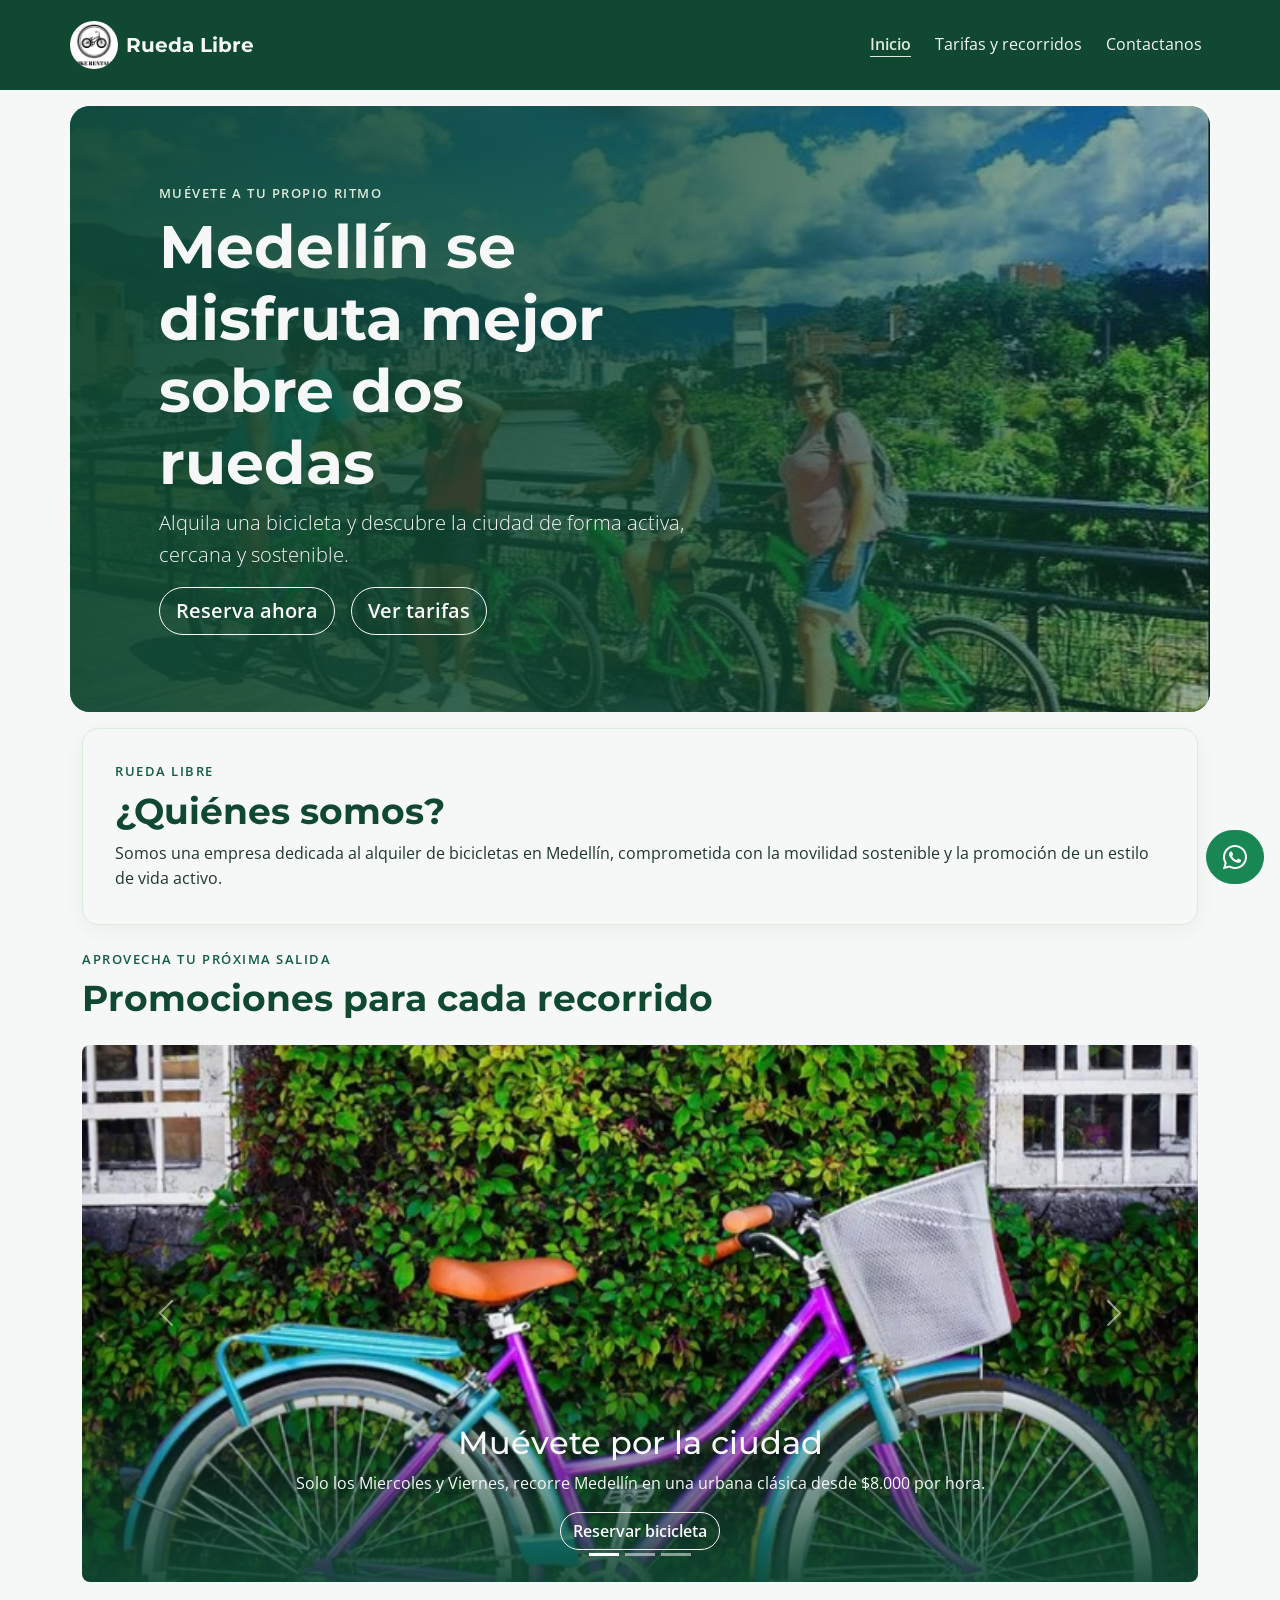
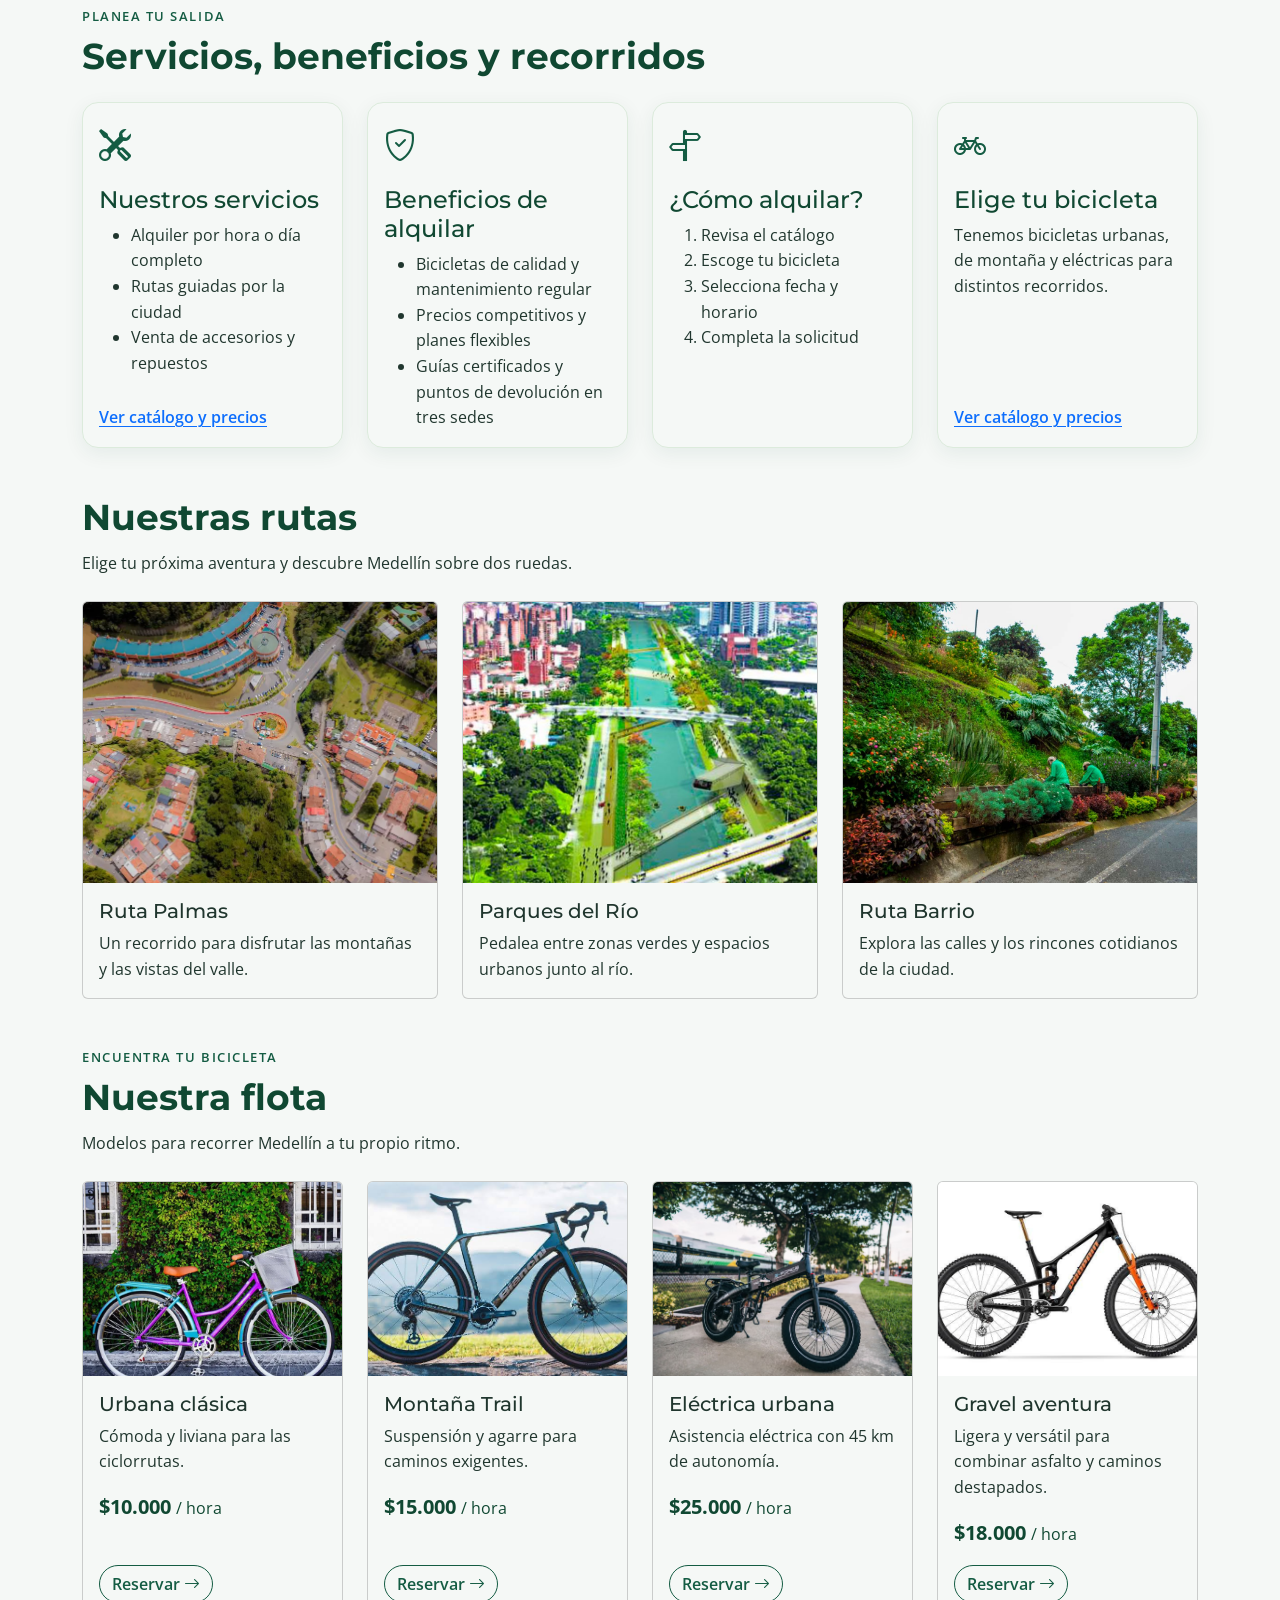
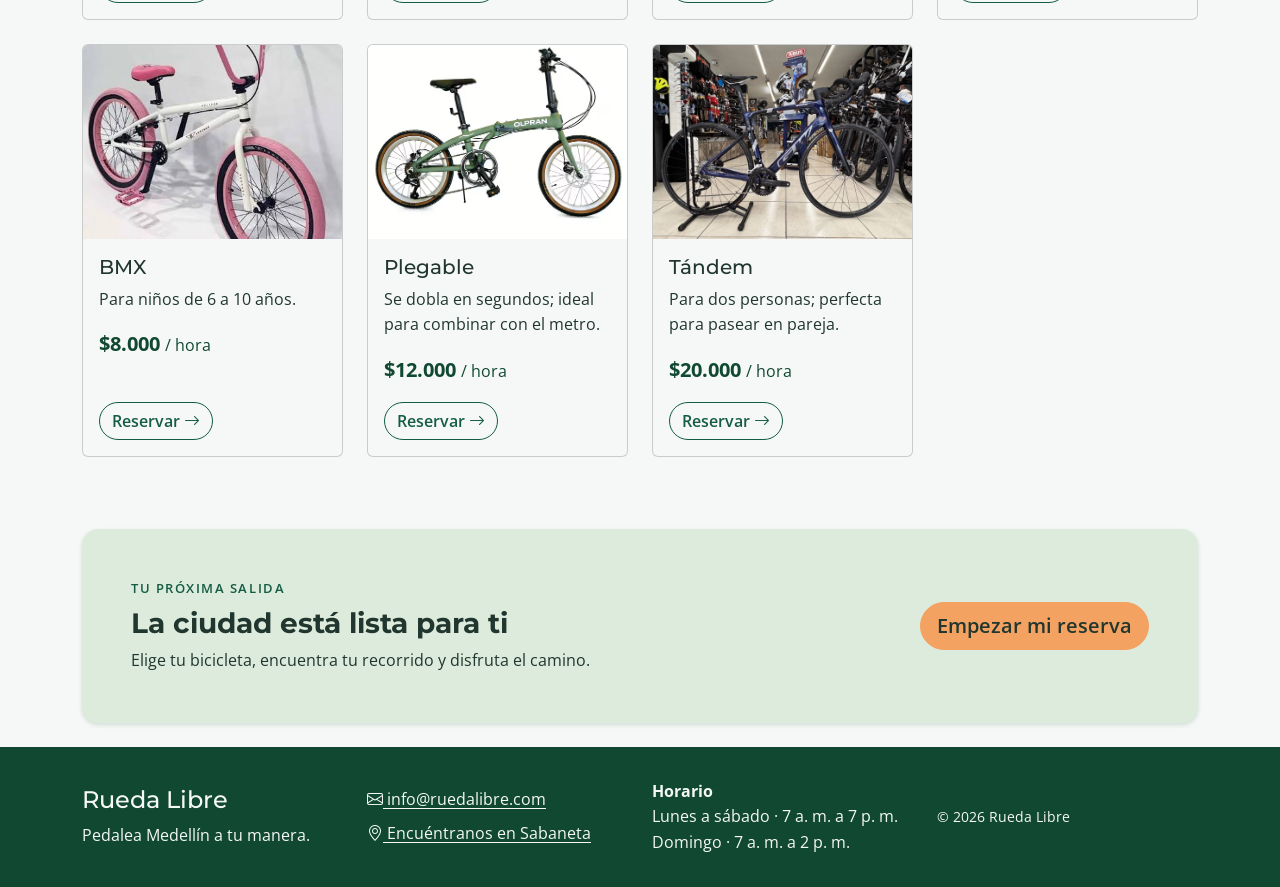
==== commit eccc3659: "Rueda Libre V2.0 final" ====
--- a/index.html
+++ b/index.html
@@ -34,8 +34,9 @@
         </nav>
     </header>
 
+
     <main id="contenido">
-        <section class="hero container my-4" aria-labelledby="titulo-inicio">
+        <section class="hero container my-3" aria-labelledby="titulo-inicio">
             <img class="hero-image" src="img/Ruta.jpeg" alt="Recorrido en bicicleta por los paisajes de Medellín">
             <div class="hero-content">
                 <p class="eyebrow">Muévete a tu propio ritmo</p>
@@ -48,6 +49,14 @@
             </div>
         </section>
 
+        <section class="container pb-6" aria-labelledby="quienes-somos">
+            <div class="content-panel">
+                <p class="eyebrow">Rueda Libre</p>
+                <h2 id="quienes-somos">¿Quiénes somos?</h2>
+                <p class="mb-0">Somos una empresa dedicada al alquiler de bicicletas en Medellín, comprometida con la movilidad sostenible y la promoción de un estilo de vida activo.</p>
+            </div>
+        </section>
+
         <section class="container py-4" aria-labelledby="promociones-inicio">
             <div class="section-heading">
                 <p class="eyebrow">Aprovecha tu próxima salida</p>
@@ -64,7 +73,7 @@
                         <img src="img/UrbanaClasica.jpeg" class="d-block w-100 promotion-image" alt="Bicicleta urbana clásica para recorrer Medellín">
                         <div class="carousel-caption promotion-caption">
                             <h3 class="h2">Muévete por la ciudad</h3>
-                            <p>Recorre Medellín en una urbana clásica desde $10.000 por hora.</p>
+                            <p>Solo los Miercoles y Viernes, recorre Medellín en una urbana clásica desde $8.000 por hora.</p>
                             <a class="btn btn-outline-light" href="paginas/reservas.html">Reservar bicicleta</a>
                         </div>
                     </div>
@@ -72,7 +81,7 @@
                         <img src="img/MontainTrain.jpeg" class="d-block w-100 promotion-image" alt="Bicicleta de montaña para caminos exigentes">
                         <div class="carousel-caption promotion-caption">
                             <h3 class="h2">Sal a buscar nuevas rutas</h3>
-                            <p>Elige una bicicleta de montaña desde $15.000 por hora.</p>
+                            <p>Solo los Domingos, elige una bicicleta de montaña desde $13.000 por hora.</p>
                             <a class="btn btn-outline-light" href="paginas/reservas.html">Reservar bicicleta</a>
                         </div>
                     </div>
@@ -80,7 +89,7 @@
                         <img src="img/ElectricaUrbana.jpeg" class="d-block w-100 promotion-image" alt="Bicicleta eléctrica urbana para llegar más lejos">
                         <div class="carousel-caption promotion-caption">
                             <h3 class="h2">Llega más lejos</h3>
-                            <p>Prueba la asistencia eléctrica por $25.000 la hora.</p>
+                            <p>Solo los Lunes y Jueves, prueba la asistencia eléctrica por $22.000 la hora.</p>
                             <a class="btn btn-outline-light" href="paginas/reservas.html">Reservar bicicleta</a>
                         </div>
                     </div>
@@ -95,125 +104,6 @@
                 </button>
             </div>
         </section>
-
-        <section class="container py-5" aria-labelledby="nuestras-rutas">
-            <div class="section-heading">
-                <p class="eyebrow">Rueda Libre</p>
-                <h2 id="nuestras-rutas">Nuestras rutas</h2>
-                <p>Elige tu próxima aventura y descubre Medellín sobre dos ruedas.</p>
-            </div>
-            <div class="row g-4">
-                <div class="col-12 col-md-4">
-                    <article class="card route-card h-100">
-                        <img class="card-img-top route-card-image" src="img/palmas.jpeg" alt="Paisaje de la ruta de Las Palmas">
-                        <div class="card-body">
-                            <h3 class="card-title h5">Ruta Palmas</h3>
-                            <p class="card-text">Un recorrido para disfrutar las montañas y las vistas del valle.</p>
-                        </div>
-                    </article>
-                </div>
-                <div class="col-12 col-md-4">
-                    <article class="card route-card h-100">
-                        <img class="card-img-top route-card-image" src="img/ParquesdelRio.jpeg" alt="Recorrido junto a Parques del Río en Medellín">
-                        <div class="card-body">
-                            <h3 class="card-title h5">Parques del Río</h3>
-                            <p class="card-text">Pedalea entre zonas verdes y espacios urbanos junto al río.</p>
-                        </div>
-                    </article>
-                </div>
-                <div class="col-12 col-md-4">
-                    <article class="card route-card h-100">
-                        <img class="card-img-top route-card-image" src="img/Barrio.jpeg" alt="Recorrido en bicicleta por un barrio de Medellín">
-                        <div class="card-body">
-                            <h3 class="card-title h5">Ruta Barrio</h3>
-                            <p class="card-text">Explora las calles y los rincones cotidianos de la ciudad.</p>
-                        </div>
-                    </article>
-                </div>
-            </div>
-        </section>
-
-        <section class="container py-5" aria-labelledby="nuestra-flota">
-            <div class="section-heading">
-                <p class="eyebrow">Encuentra tu bicicleta</p>
-                <h2 id="nuestra-flota">Nuestra flota</h2>
-                <p>Modelos para recorrer Medellín a tu propio ritmo.</p>
-            </div>
-            <div class="row fleet-grid">
-                <article class="col card fleet-card h-100">
-                    <img class="card-img-top fleet-card-image" src="img/UrbanaClasica.jpeg" alt="Bicicleta urbana clásica" loading="lazy">
-                    <div class="card-body d-flex flex-column">
-                        <h3 class="card-title h5">Urbana clásica</h3>
-                        <p class="card-text">Comodidad y control para moverte por la ciudad.</p>
-                        <p class="fleet-price fs-5 fw-bold">$10.000 <span class="fs-6 fw-normal">/ hora</span></p>
-                        <a class="btn btn-outline-primary mt-auto align-self-start" href="paginas/reservas.html">Reservar <i class="bi bi-arrow-right" aria-hidden="true"></i></a>
-                    </div>
-                </article>
-                <article class="col card fleet-card h-100">
-                    <img class="card-img-top fleet-card-image" src="img/MontainTrain.jpeg" alt="Bicicleta para recorridos de montaña" loading="lazy">
-                    <div class="card-body d-flex flex-column">
-                        <h3 class="card-title h5">Montaña Trail</h3>
-                        <p class="card-text">Suspensión y agarre para caminos exigentes.</p>
-                        <p class="fleet-price fs-5 fw-bold">$15.000 <span class="fs-6 fw-normal">/ hora</span></p>
-                        <a class="btn btn-outline-primary mt-auto align-self-start" href="paginas/reservas.html">Reservar <i class="bi bi-arrow-right" aria-hidden="true"></i></a>
-                    </div>
-                </article>
-                <article class="col card fleet-card h-100">
-                    <img class="card-img-top fleet-card-image" src="img/ElectricaUrbana.jpeg" alt="Bicicleta eléctrica urbana" loading="lazy">
-                    <div class="card-body d-flex flex-column">
-                        <h3 class="card-title h5">Eléctrica urbana</h3>
-                        <p class="card-text">Asistencia eléctrica para llegar más lejos con menos esfuerzo.</p>
-                        <p class="fleet-price fs-5 fw-bold">$25.000 <span class="fs-6 fw-normal">/ hora</span></p>
-                        <a class="btn btn-outline-primary mt-auto align-self-start" href="paginas/reservas.html">Reservar <i class="bi bi-arrow-right" aria-hidden="true"></i></a>
-                    </div>
-                </article>
-                <article class="col card fleet-card h-100">
-                    <img class="card-img-top fleet-card-image" src="img/GravelAventura.jpeg" alt="Bicicleta gravel para aventura" loading="lazy">
-                    <div class="card-body d-flex flex-column">
-                        <h3 class="card-title h5">Gravel aventura</h3>
-                        <p class="card-text">Ligera y versátil para combinar asfalto y caminos destapados.</p>
-                        <p class="fleet-price fs-5 fw-bold">$15.000 <span class="fs-6 fw-normal">/ hora</span></p>
-                        <a class="btn btn-outline-primary mt-auto align-self-start" href="paginas/reservas.html">Reservar <i class="bi bi-arrow-right" aria-hidden="true"></i></a>
-                    </div>
-                </article>
-                <article class="col card fleet-card h-100">
-                    <img class="card-img-top fleet-card-image" src="img/BMX.jpeg" alt="Bicicleta BMX" loading="lazy">
-                    <div class="card-body d-flex flex-column">
-                        <h3 class="card-title h5">BMX</h3>
-                        <p class="card-text">Compacta y resistente para practicar trucos y maniobras.</p>
-                        <p class="fleet-price fs-5 fw-bold">$15.000 <span class="fs-6 fw-normal">/ hora</span></p>
-                        <a class="btn btn-outline-primary mt-auto align-self-start" href="paginas/reservas.html">Reservar <i class="bi bi-arrow-right" aria-hidden="true"></i></a>
-                    </div>
-                </article>
-                <article class="col card fleet-card h-100">
-                    <img class="card-img-top fleet-card-image" src="img/plegable.jpeg" alt="Bicicleta plegable" loading="lazy">
-                    <div class="card-body d-flex flex-column">
-                        <h3 class="card-title h5">Plegable</h3>
-                        <p class="card-text">Práctica para combinar la bicicleta con otros medios de transporte.</p>
-                        <p class="fleet-price fs-5 fw-bold">$10.000 <span class="fs-6 fw-normal">/ hora</span></p>
-                        <a class="btn btn-outline-primary mt-auto align-self-start" href="paginas/reservas.html">Reservar <i class="bi bi-arrow-right" aria-hidden="true"></i></a>
-                    </div>
-                </article>
-                <article class="col card fleet-card h-100">
-                    <img class="card-img-top fleet-card-image" src="img/Bicicleta.jpeg" alt="Bicicleta de alquiler" loading="lazy">
-                    <div class="card-body d-flex flex-column">
-                        <h3 class="card-title h5">Tándem</h3>
-                        <p class="card-text">Para dos personas; perfecta para pasear en pareja.</p>
-                        <p class="fleet-price fs-5 fw-bold">$20.000 <span class="fs-6 fw-normal">/ hora</span></p>
-                        <a class="btn btn-outline-primary mt-auto align-self-start" href="paginas/reservas.html">Reservar <i class="bi bi-arrow-right" aria-hidden="true"></i></a>
-                    </div>
-                </article>
-            </div>
-        </section>
-
-        <section class="container pb-4" aria-labelledby="quienes-somos">
-            <div class="content-panel">
-                <p class="eyebrow">Rueda Libre</p>
-                <h2 id="quienes-somos">¿Quiénes somos?</h2>
-                <p class="mb-0">Somos una empresa dedicada al alquiler de bicicletas en Medellín, comprometida con la movilidad sostenible y la promoción de un estilo de vida activo.</p>
-            </div>
-        </section>
-
 
         <section class="container pb-5" aria-labelledby="opciones">
             <div class="section-heading">
@@ -277,6 +167,116 @@
 
         </section>
 
+        <section class="container py-9" aria-labelledby="nuestras-rutas">
+            <div class="section-heading">
+                <h2 id="nuestras-rutas">Nuestras rutas</h2>
+                <p>Elige tu próxima aventura y descubre Medellín sobre dos ruedas.</p>
+            </div>
+            <div class="row g-4">
+                <div class="col-12 col-md-4">
+                    <article class="card route-card h-100">
+                        <img class="card-img-top route-card-image" src="img/palmas.jpeg" alt="Paisaje de la ruta de Las Palmas">
+                        <div class="card-body">
+                            <h3 class="card-title h5">Ruta Palmas</h3>
+                            <p class="card-text">Un recorrido para disfrutar las montañas y las vistas del valle.</p>
+                        </div>
+                    </article>
+                </div>
+                <div class="col-12 col-md-4">
+                    <article class="card route-card h-100">
+                        <img class="card-img-top route-card-image" src="img/ParquesdelRio.jpeg" alt="Recorrido junto a Parques del Río en Medellín">
+                        <div class="card-body">
+                            <h3 class="card-title h5">Parques del Río</h3>
+                            <p class="card-text">Pedalea entre zonas verdes y espacios urbanos junto al río.</p>
+                        </div>
+                    </article>
+                </div>
+                <div class="col-12 col-md-4">
+                    <article class="card route-card h-100">
+                        <img class="card-img-top route-card-image" src="img/Barrio.jpeg" alt="Recorrido en bicicleta por un barrio de Medellín">
+                        <div class="card-body">
+                            <h3 class="card-title h5">Ruta Barrio</h3>
+                            <p class="card-text">Explora las calles y los rincones cotidianos de la ciudad.</p>
+                        </div>
+                    </article>
+                </div>
+            </div>
+        </section>
+
+        <section class="container py-5" aria-labelledby="nuestra-flota">
+            <div class="section-heading">
+                <p class="eyebrow">Encuentra tu bicicleta</p>
+                <h2 id="nuestra-flota">Nuestra flota</h2>
+                <p>Modelos para recorrer Medellín a tu propio ritmo.</p>
+            </div>
+            <div class="row fleet-grid">
+                <article class="col card fleet-card h-100">
+                    <img class="card-img-top fleet-card-image" src="img/UrbanaClasica.jpeg" alt="Bicicleta urbana clásica" loading="lazy">
+                    <div class="card-body d-flex flex-column">
+                        <h3 class="card-title h5">Urbana clásica</h3>
+                        <p class="card-text">Cómoda y liviana para las ciclorrutas.</p>
+                        <p class="fleet-price fs-5 fw-bold">$10.000 <span class="fs-6 fw-normal">/ hora</span></p>
+                        <a class="btn btn-outline-primary mt-auto align-self-start" href="paginas/reservas.html">Reservar <i class="bi bi-arrow-right" aria-hidden="true"></i></a>
+                    </div>
+                </article>
+                <article class="col card fleet-card h-100">
+                    <img class="card-img-top fleet-card-image" src="img/MontainTrain.jpeg" alt="Bicicleta para recorridos de montaña" loading="lazy">
+                    <div class="card-body d-flex flex-column">
+                        <h3 class="card-title h5">Montaña Trail</h3>
+                        <p class="card-text">Suspensión y agarre para caminos exigentes.</p>
+                        <p class="fleet-price fs-5 fw-bold">$15.000 <span class="fs-6 fw-normal">/ hora</span></p>
+                        <a class="btn btn-outline-primary mt-auto align-self-start" href="paginas/reservas.html">Reservar <i class="bi bi-arrow-right" aria-hidden="true"></i></a>
+                    </div>
+                </article>
+                <article class="col card fleet-card h-100">
+                    <img class="card-img-top fleet-card-image" src="img/ElectricaUrbana.jpeg" alt="Bicicleta eléctrica urbana" loading="lazy">
+                    <div class="card-body d-flex flex-column">
+                        <h3 class="card-title h5">Eléctrica urbana</h3>
+                        <p class="card-text">Asistencia eléctrica con 45 km de autonomía.</p>
+                        <p class="fleet-price fs-5 fw-bold">$25.000 <span class="fs-6 fw-normal">/ hora</span></p>
+                        <a class="btn btn-outline-primary mt-auto align-self-start" href="paginas/reservas.html">Reservar <i class="bi bi-arrow-right" aria-hidden="true"></i></a>
+                    </div>
+                </article>
+                <article class="col card fleet-card h-100">
+                    <img class="card-img-top fleet-card-image" src="img/GravelAventura.jpeg" alt="Bicicleta gravel para aventura" loading="lazy">
+                    <div class="card-body d-flex flex-column">
+                        <h3 class="card-title h5">Gravel aventura</h3>
+                        <p class="card-text">Ligera y versátil para combinar asfalto y caminos destapados.</p>
+                        <p class="fleet-price fs-5 fw-bold">$18.000 <span class="fs-6 fw-normal">/ hora</span></p>
+                        <a class="btn btn-outline-primary mt-auto align-self-start" href="paginas/reservas.html">Reservar <i class="bi bi-arrow-right" aria-hidden="true"></i></a>
+                    </div>
+                </article>
+                <article class="col card fleet-card h-100">
+                    <img class="card-img-top fleet-card-image" src="img/BMX.jpeg" alt="Bicicleta BMX" loading="lazy">
+                    <div class="card-body d-flex flex-column">
+                        <h3 class="card-title h5">BMX</h3>
+                        <p class="card-text">Para niños de 6 a 10 años.</p>
+                        <p class="fleet-price fs-5 fw-bold">$8.000 <span class="fs-6 fw-normal">/ hora</span></p>
+                        <a class="btn btn-outline-primary mt-auto align-self-start" href="paginas/reservas.html">Reservar <i class="bi bi-arrow-right" aria-hidden="true"></i></a>
+                    </div>
+                </article>
+                <article class="col card fleet-card h-100">
+                    <img class="card-img-top fleet-card-image" src="img/plegable.jpeg" alt="Bicicleta plegable" loading="lazy">
+                    <div class="card-body d-flex flex-column">
+                        <h3 class="card-title h5">Plegable</h3>
+                        <p class="card-text">Se dobla en segundos; ideal para combinar con el metro.</p>
+                        <p class="fleet-price fs-5 fw-bold">$12.000 <span class="fs-6 fw-normal">/ hora</span></p>
+                        <a class="btn btn-outline-primary mt-auto align-self-start" href="paginas/reservas.html">Reservar <i class="bi bi-arrow-right" aria-hidden="true"></i></a>
+                    </div>
+                </article>
+                <article class="col card fleet-card h-100">
+                    <img class="card-img-top fleet-card-image" src="img/Bicicleta.jpeg" alt="Bicicleta de alquiler" loading="lazy">
+                    <div class="card-body d-flex flex-column">
+                        <h3 class="card-title h5">Tándem</h3>
+                        <p class="card-text">Para dos personas; perfecta para pasear en pareja.</p>
+                        <p class="fleet-price fs-5 fw-bold">$20.000 <span class="fs-6 fw-normal">/ hora</span></p>
+                        <a class="btn btn-outline-primary mt-auto align-self-start" href="paginas/reservas.html">Reservar <i class="bi bi-arrow-right" aria-hidden="true"></i></a>
+                    </div>
+                </article>
+            </div>
+        </section>
+
+
         <section class="container py-4" aria-labelledby="viaje-a-tu-ritmo">
             <div class="cta-panel d-flex flex-column flex-md-row align-items-md-center justify-content-between gap-4 rounded-4 border p-4 p-md-5 shadow-sm">
                 <div>
@@ -288,7 +288,7 @@
             </div>
         </section>
     </main>
-<a class="whatsapp-link btn btn-success btn-lg position-fixed bottom-0 end-0 m-3 z-3" href="https://wa.me/573000000000" target="_blank" rel="noopener noreferrer" aria-label="Contactar con Rueda Libre por WhatsApp"><img src="img/WhatsApp.jpeg" width="24" height="24" alt="" aria-hidden="true"> WhatsApp</a>
+<a class="whatsapp-link btn btn-success btn-lg position-fixed bottom-0 end-0 m-3 z-3" href="https://wa.me/573000000000" target="_blank" rel="noopener noreferrer" aria-label="Contactar con Rueda Libre por WhatsApp"><i class="bi bi-whatsapp"></i></a>
     <footer class="site-footer" id="contacto">
         <div class="container">
             <div class="row align-items-center g-4">
--- a/paginas/styless.css
+++ b/paginas/styless.css
@@ -580,9 +580,7 @@
     }
 }
 
-.whatsapp-link img {
-    margin-right: 0.5rem;
-    border-radius: 50%;
-    object-fit: cover;
-}
-
+.bi-whatsapp {                                                  
+    color: rgb(252, 249, 252);
+    font-size: 1.5rem;
+}
